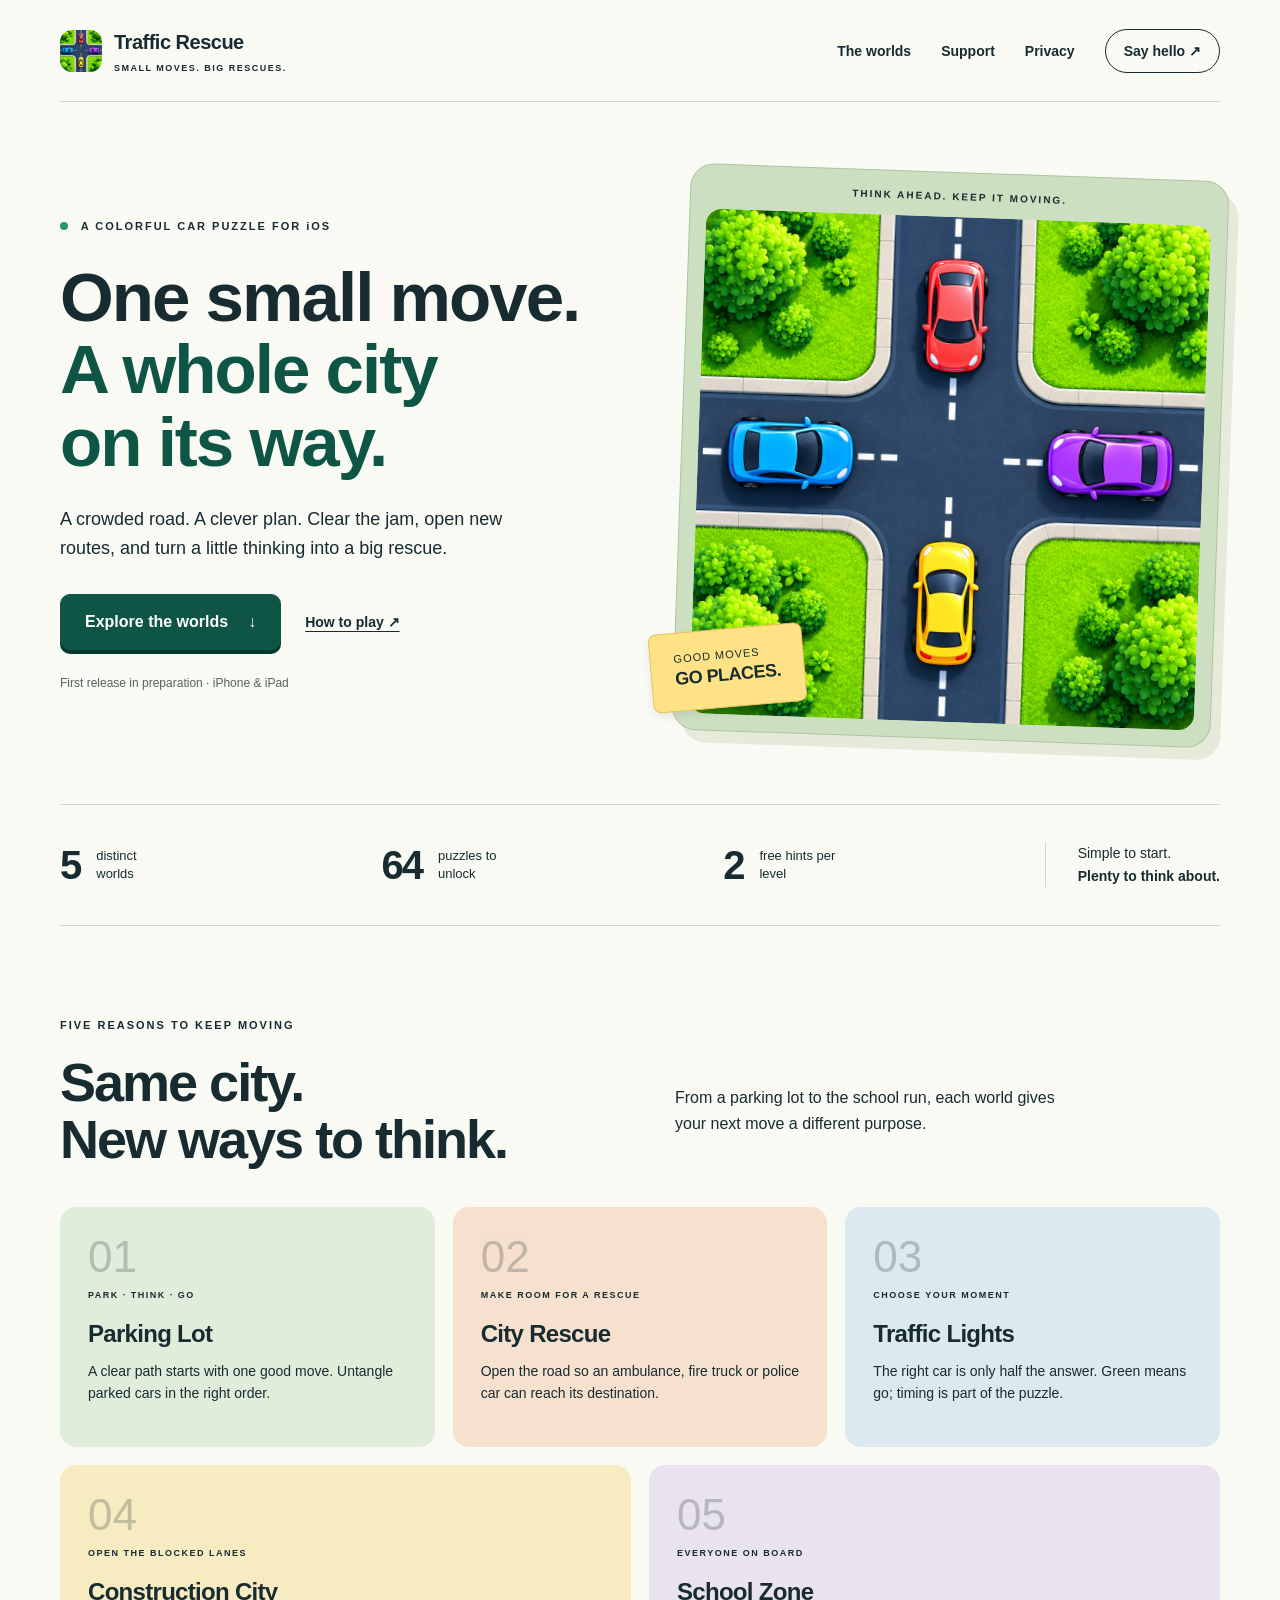
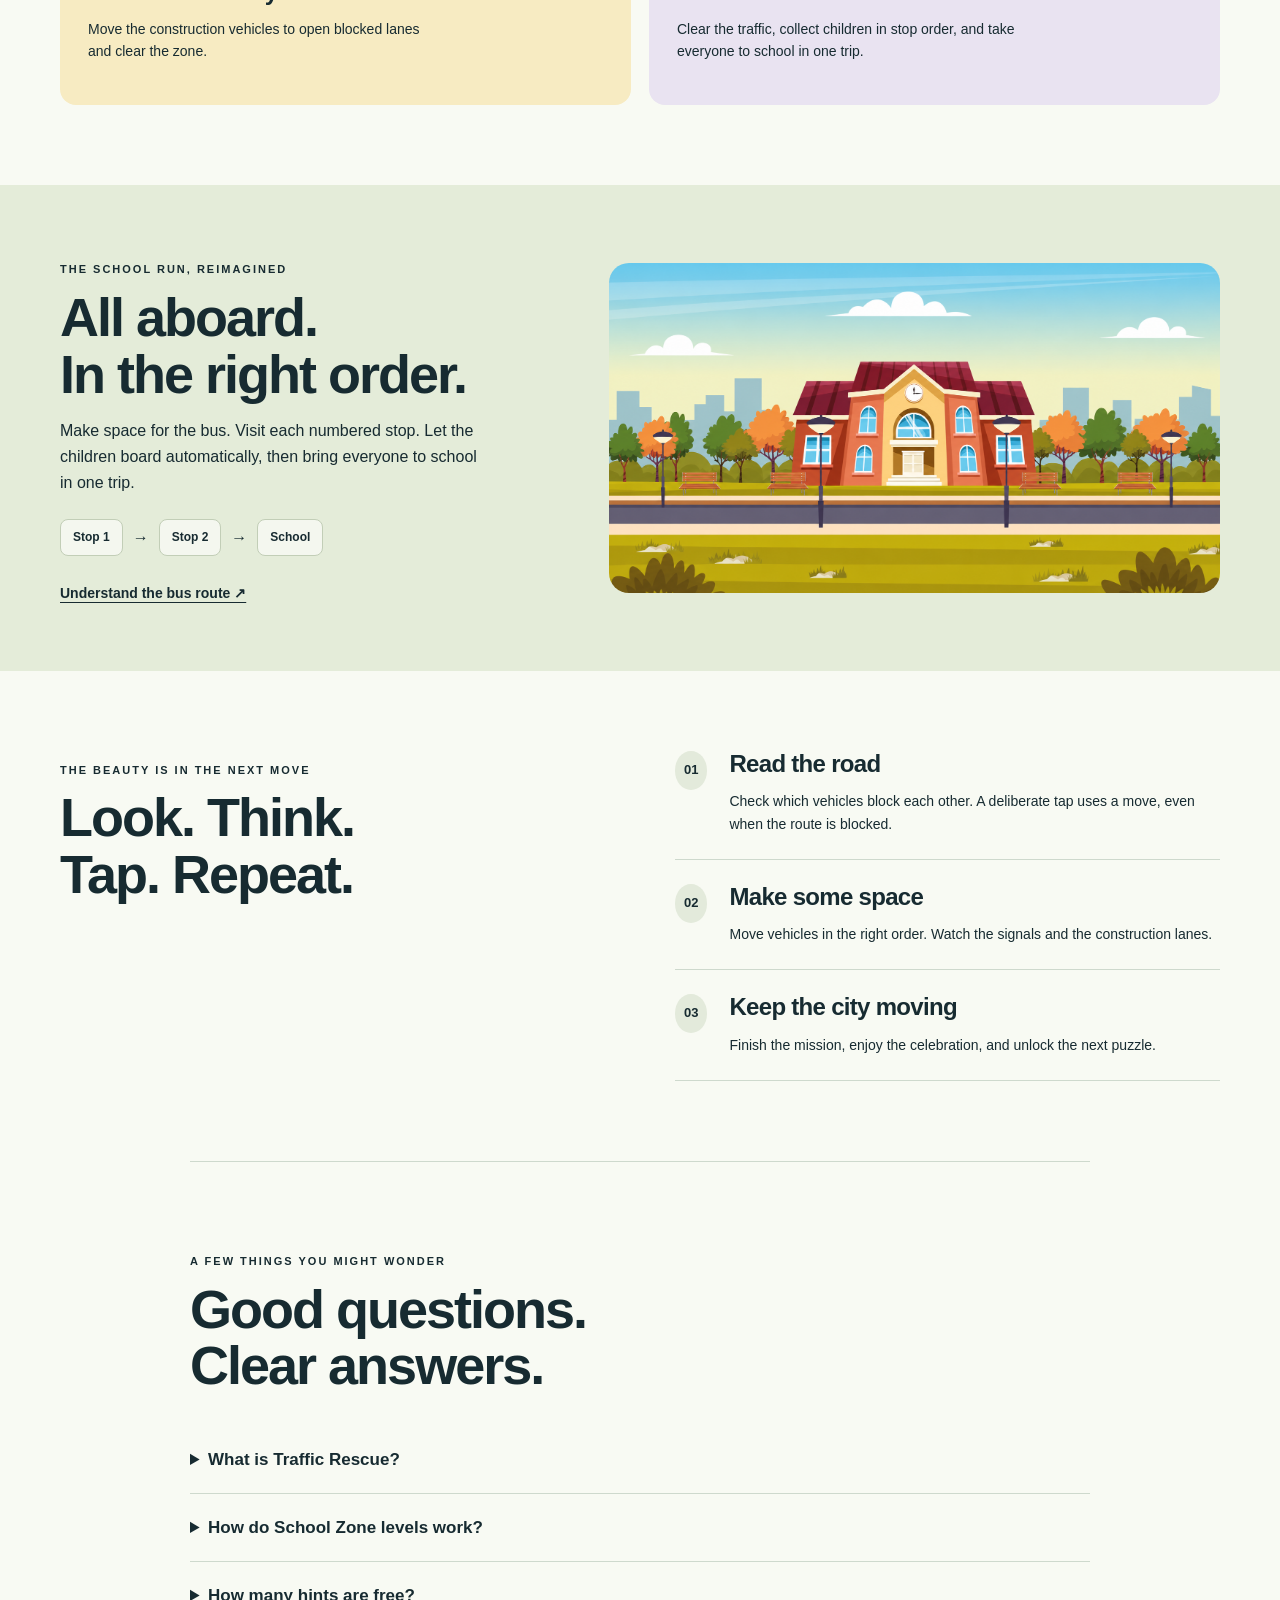
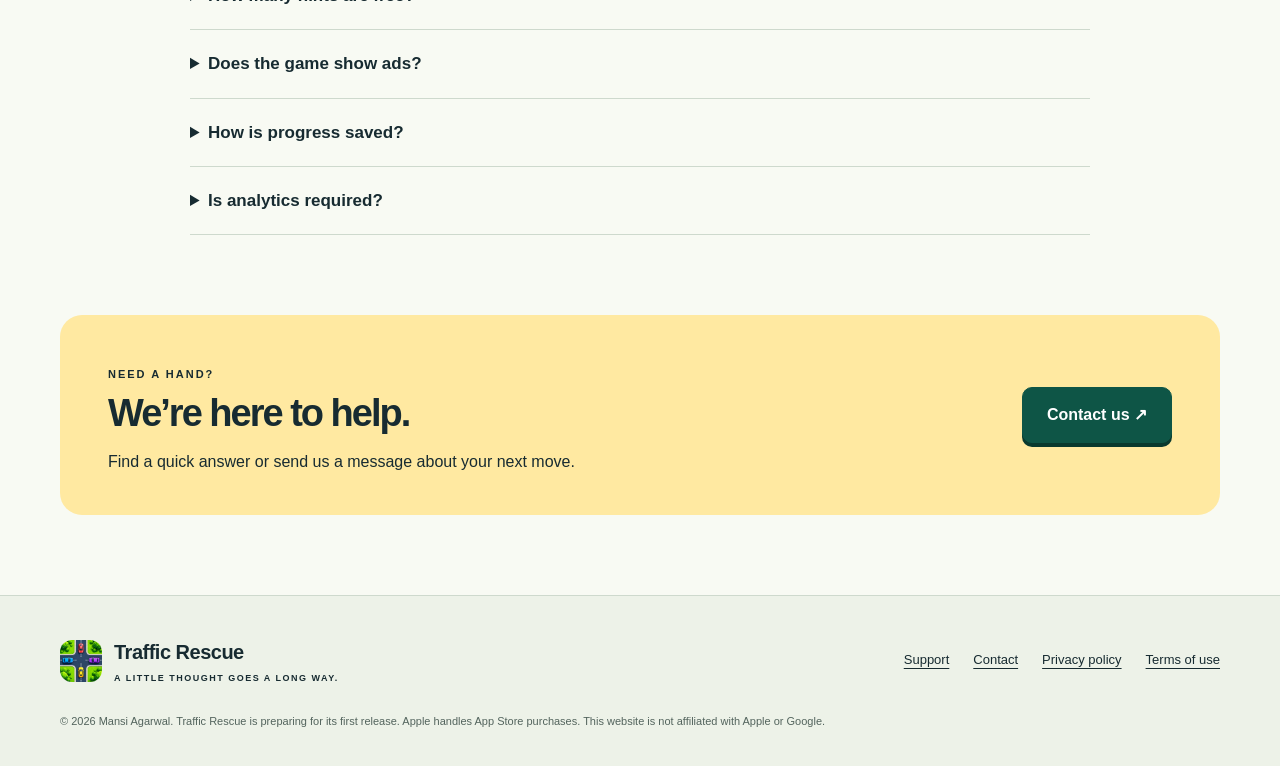
==== index.html @ 2df747fd "Create Traffic Rescue website with support privacy and contact pages" ====
<!doctype html><html lang="en"><head><meta charset="utf-8"><meta name="viewport" content="width=device-width,initial-scale=1"><title>Traffic Rescue - Car Puzzles, Parking Jams & School Bus Pickups</title><meta name="description" content="Discover Traffic Rescue: 64 colorful car puzzles across parking lots, city rescues, traffic lights, construction lanes and school bus pickups."><meta name="theme-color" content="#eef5e9"><meta name="robots" content="index,follow"><meta property="og:type" content="website"><meta property="og:title" content="Traffic Rescue - Car Puzzles, Parking Jams & School Bus Pickups"><meta property="og:description" content="Discover Traffic Rescue: 64 colorful car puzzles across parking lots, city rescues, traffic lights, construction lanes and school bus pickups."><meta name="twitter:card" content="summary_large_image"><link rel="icon" href="assets/traffic-icon.png"><link rel="stylesheet" href="assets/site.css"><script type="application/ld+json">{"@context": "https://schema.org", "@graph": [{"@type": "MobileApplication", "name": "Traffic Rescue", "applicationCategory": "GameApplication", "operatingSystem": "iOS", "description": "An iOS traffic puzzle game with five worlds and 64 levels, including parking, city rescues, traffic signals, construction lanes and school bus pickups.", "inLanguage": ["en", "ja", "de", "fr", "es", "pt-BR"]}, {"@type": "FAQPage", "mainEntity": [{"@type": "Question", "name": "What is Traffic Rescue?", "acceptedAnswer": {"@type": "Answer", "text": "Traffic Rescue is an iOS car puzzle game with five worlds and 64 levels. Move vehicles in the right order, work around obstacles, and open a route through the city."}}, {"@type": "Question", "name": "How do School Zone levels work?", "acceptedAnswer": {"@type": "Answer", "text": "Clear the other traffic first. Tap the bus to visit the next numbered stop. Children board automatically, and the bus waits for the next tap. After the final pickup, one last tap takes everyone to school."}}, {"@type": "Question", "name": "How many hints are free?", "acceptedAnswer": {"@type": "Answer", "text": "Each level includes two free hints. Replaying does not refill them. After that, you can choose to watch a rewarded ad for one extra hint. No coins are deducted."}}, {"@type": "Question", "name": "Does the game show ads?", "acceptedAnswer": {"@type": "Answer", "text": "Yes. An interstitial may appear after every third completed level. The Remove Ads purchase disables interstitials. Rewarded ads for extra hints remain optional."}}, {"@type": "Question", "name": "How is progress saved?", "acceptedAnswer": {"@type": "Answer", "text": "Progress is saved on your device. iCloud synchronization starts only when you choose Sync in Settings. Propagation between devices can take time."}}, {"@type": "Question", "name": "Is analytics required?", "acceptedAnswer": {"@type": "Answer", "text": "No. Share gameplay analytics is off by default. You can choose to enable or disable it in the game settings."}}]}]}</script><script src="assets/site.js" defer></script></head><body><a class="skip" href="#main">Skip to content</a><header class="wrap"><a class="brand" href="index.html"><img src="assets/traffic-icon.png" width="42" height="42" alt=""><span>Traffic Rescue<span class="brand-note">SMALL MOVES. BIG RESCUES.</span></span></a><button class="nav-toggle" aria-expanded="false" aria-controls="navigation">Menu</button><nav id="navigation" aria-label="Main navigation"><a href="index.html#worlds">The worlds</a><a href="support.html">Support</a><a href="privacy.html">Privacy</a><a class="nav-contact" href="contact.html">Say hello <span aria-hidden="true">↗</span></a></nav></header><main id="main"><section class="wrap hero"><div class="hero-copy"><p class="eyebrow"><span class="dot"></span> A COLORFUL CAR PUZZLE FOR iOS</p><h1>One small move.<br><em>A whole city<br>on its way.</em></h1><p class="lead">A crowded road. A clever plan. Clear the jam, open new routes, and turn a little thinking into a big rescue.</p><div class="actions"><a class="button primary" href="#worlds">Explore the worlds <span aria-hidden="true">↓</span></a><a class="text-link" href="support.html">How to play ↗</a></div><p class="release">First release in preparation · iPhone &amp; iPad</p></div><div class="hero-art"><div class="art-label">THINK AHEAD. KEEP IT MOVING.</div><img src="assets/traffic-icon.png" alt="Four colorful cars facing different directions on intersecting roads with dashed white lane markings" width="1024" height="1024" fetchpriority="high"><span class="art-sticker">GOOD MOVES<br><strong>GO PLACES.</strong></span></div></section><section class="wrap facts" aria-label="Game overview"><div><strong>5</strong><span>distinct worlds</span></div><div><strong>64</strong><span>puzzles to unlock</span></div><div><strong>2</strong><span>free hints per level</span></div><p>Simple to start.<br><b>Plenty to think about.</b></p></section><section id="worlds" class="wrap section"><div class="section-heading"><p class="eyebrow">FIVE REASONS TO KEEP MOVING</p><h2>Same city.<br>New ways to think.</h2><p>From a parking lot to the school run, each world gives your next move a different purpose.</p></div><div class="world-grid"><article class="world mint"><span class="world-number">01</span><p class="eyebrow">PARK · THINK · GO</p><h3>Parking Lot</h3><p>A clear path starts with one good move. Untangle parked cars in the right order.</p></article><article class="world peach"><span class="world-number">02</span><p class="eyebrow">MAKE ROOM FOR A RESCUE</p><h3>City Rescue</h3><p>Open the road so an ambulance, fire truck or police car can reach its destination.</p></article><article class="world blue"><span class="world-number">03</span><p class="eyebrow">CHOOSE YOUR MOMENT</p><h3>Traffic Lights</h3><p>The right car is only half the answer. Green means go; timing is part of the puzzle.</p></article><article class="world yellow"><span class="world-number">04</span><p class="eyebrow">OPEN THE BLOCKED LANES</p><h3>Construction City</h3><p>Move the construction vehicles to open blocked lanes and clear the zone.</p></article><article class="world purple"><span class="world-number">05</span><p class="eyebrow">EVERYONE ON BOARD</p><h3>School Zone</h3><p>Clear the traffic, collect children in stop order, and take everyone to school in one trip.</p></article></div></section><section class="school-feature"><div class="wrap school-grid"><div><p class="eyebrow">THE SCHOOL RUN, REIMAGINED</p><h2>All aboard.<br>In the right order.</h2><p>Make space for the bus. Visit each numbered stop. Let the children board automatically, then bring everyone to school in one trip.</p><div class="route" aria-label="Pickup order"><span>Stop 1</span><b>→</b><span>Stop 2</span><b>→</b><span>School</span></div><a href="support.html#school" class="text-link">Understand the bus route ↗</a></div><img src="assets/school.png" alt="Colorful school building from Traffic Rescue's School Zone background artwork" width="1500" height="700" loading="lazy"></div></section><section class="wrap section play-grid"><div><p class="eyebrow">THE BEAUTY IS IN THE NEXT MOVE</p><h2>Look. Think.<br>Tap. Repeat.</h2></div><ol class="steps"><li><span>01</span><div><h3>Read the road</h3><p>Check which vehicles block each other. A deliberate tap uses a move, even when the route is blocked.</p></div></li><li><span>02</span><div><h3>Make some space</h3><p>Move vehicles in the right order. Watch the signals and the construction lanes.</p></div></li><li><span>03</span><div><h3>Keep the city moving</h3><p>Finish the mission, enjoy the celebration, and unlock the next puzzle.</p></div></li></ol></section><section class="wrap section faq"><p class="eyebrow">A FEW THINGS YOU MIGHT WONDER</p><h2>Good questions.<br>Clear answers.</h2><details><summary>What is Traffic Rescue?</summary><p>Traffic Rescue is an iOS car puzzle game with five worlds and 64 levels. Move vehicles in the right order, work around obstacles, and open a route through the city.</p></details><details><summary>How do School Zone levels work?</summary><p>Clear the other traffic first. Tap the bus to visit the next numbered stop. Children board automatically, and the bus waits for the next tap. After the final pickup, one last tap takes everyone to school.</p></details><details><summary>How many hints are free?</summary><p>Each level includes two free hints. Replaying does not refill them. After that, you can choose to watch a rewarded ad for one extra hint. No coins are deducted.</p></details><details><summary>Does the game show ads?</summary><p>Yes. An interstitial may appear after every third completed level. The Remove Ads purchase disables interstitials. Rewarded ads for extra hints remain optional.</p></details><details><summary>How is progress saved?</summary><p>Progress is saved on your device. iCloud synchronization starts only when you choose Sync in Settings. Propagation between devices can take time.</p></details><details><summary>Is analytics required?</summary><p>No. Share gameplay analytics is off by default. You can choose to enable or disable it in the game settings.</p></details></section><section class="wrap cta"><div><p class="eyebrow">NEED A HAND?</p><h2>We’re here to help.</h2><p>Find a quick answer or send us a message about your next move.</p></div><a href="contact.html" class="button primary">Contact us ↗</a></section></main><footer><div class="wrap footer-grid"><a class="brand" href="index.html"><img src="assets/traffic-icon.png" width="42" height="42" alt=""><span>Traffic Rescue<span class="brand-note">A LITTLE THOUGHT GOES A LONG WAY.</span></span></a><div><a href="support.html">Support</a><a href="contact.html">Contact</a><a href="privacy.html">Privacy policy</a><a href="https://www.apple.com/legal/internet-services/itunes/dev/stdeula/">Terms of use</a></div></div><p class="wrap footer-fine">© 2026 Mansi Agarwal. Traffic Rescue is preparing for its first release. Apple handles App Store purchases. This website is not affiliated with Apple or Google.</p></footer></body></html>
---- assets/site.css ----
:root{--ink:#172b31;--green:#0e5546;--paper:#f8faf3;--mint:#e3efdf;--line:#ced9cd}*{box-sizing:border-box}html{scroll-behavior:smooth;scroll-padding-top:100px}body{margin:0;background:var(--paper);color:var(--ink);font-family:-apple-system,BlinkMacSystemFont,"Segoe UI",sans-serif;line-height:1.6}a{color:inherit;text-underline-offset:4px}button,input,select,textarea{font:inherit}img{max-width:100%;height:auto;display:block}.wrap{width:min(1160px,calc(100% - 64px));margin-inline:auto}header{display:flex;justify-content:space-between;align-items:center;padding:26px 0;border-bottom:1px solid var(--line);gap:24px}.brand{display:flex;gap:12px;align-items:center;text-decoration:none;font-size:20px;font-weight:800;letter-spacing:-.5px}.brand img{border-radius:12px}.brand-note{display:block;font-size:9px;letter-spacing:1.5px;margin-top:3px;font-weight:700}nav{display:flex;gap:30px;align-items:center;font-size:14px;font-weight:600}nav a{text-decoration:none}.nav-contact{border:1px solid var(--ink);padding:10px 18px;border-radius:99px}.nav-toggle{display:none}.eyebrow{font-size:11px;letter-spacing:2px;font-weight:800;line-height:1.5}.dot{width:8px;height:8px;display:inline-block;background:#2a966b;border-radius:50%;margin-right:8px}h1,h2,h3{letter-spacing:-2px;line-height:1.05;margin:0}h1{font-size:clamp(48px,5.4vw,76px);font-weight:750}h1 em{font-style:normal;color:var(--green)}h2{font-size:clamp(36px,4.5vw,54px);font-weight:750}h3{font-size:24px;letter-spacing:-.7px}.hero{display:grid;grid-template-columns:1.04fr 1fr;gap:60px;padding-block:70px 64px;align-items:center}.hero-copy>.eyebrow{margin-bottom:26px}.lead{font-size:18px;line-height:1.65;max-width:460px;margin-top:26px}.actions{display:flex;align-items:center;gap:24px;margin-top:30px}.button{display:inline-flex;align-items:center;justify-content:center;gap:20px;min-height:52px;padding:14px 24px;border-radius:10px;text-decoration:none;font-weight:700;border:1px solid var(--green);cursor:pointer}.primary{background:var(--green);color:#fff;box-shadow:0 4px 0 #09392e}.button:hover{background:#176856}.button:active{transform:translateY(2px);box-shadow:0 2px 0 #09392e}.text-link{font-size:14px;font-weight:700}.release,.fine{font-size:12px;color:#52665d}.release{margin-top:24px}.hero-art{position:relative;transform:rotate(2deg);padding:16px;background:#cddfc1;border-radius:24px;border:1px solid #adc5a0;box-shadow:10px 12px 0 #e6eada}.hero-art img{border-radius:16px}.art-label{font-size:10px;letter-spacing:2px;text-align:center;font-weight:800;padding-bottom:12px}.art-sticker{position:absolute;bottom:24px;left:-24px;transform:rotate(-7deg);background:#ffe285;padding:18px 23px;border-radius:8px;line-height:1.4;font-size:11px;border:1px solid #e6c360;box-shadow:0 4px 8px #12242015;letter-spacing:1px}.art-sticker strong{font-size:18px;letter-spacing:-.5px}.facts{display:flex;align-items:center;justify-content:space-between;border-block:1px solid var(--line);padding-block:28px;gap:20px}.facts>div{display:flex;align-items:center;gap:16px}.facts strong{font-size:40px;letter-spacing:-2px}.facts span{font-size:13px;max-width:80px;line-height:1.35}.facts p{font-size:14px;border-left:1px solid var(--line);padding-left:32px;margin:0}.section{padding-block:80px}.section-heading{display:grid;grid-template-columns:1fr 1fr;gap:10px 70px;align-items:center}.section-heading>.eyebrow{grid-column:1/-1}.section-heading>p:last-child{max-width:400px}.world-grid{display:grid;grid-template-columns:repeat(6,1fr);gap:18px;margin-top:40px}.world{grid-column:span 2;border-radius:16px;padding:28px;position:relative;min-height:240px;overflow:hidden}.world:nth-last-child(-n+2){grid-column:span 3}.world-number{font-size:44px;opacity:.24;line-height:1}.world h3{margin:18px 0 12px}.world p:not(.eyebrow){font-size:14px;max-width:340px;margin-bottom:0}.world .eyebrow{font-size:9px;letter-spacing:1.5px}.mint{background:#e0edda}.peach{background:#f6e0ce}.blue{background:#dce9f0}.yellow{background:#f7ebc2}.purple{background:#e9e3f1}.school-feature{background:#e4ecd9;overflow:hidden}.school-grid{display:grid;grid-template-columns:.8fr 1fr;gap:60px;align-items:center;padding-block:65px}.school-grid img{border-radius:20px;height:330px;width:100%;object-fit:cover;object-position:center}.school-grid p{max-width:430px}.route{display:flex;gap:10px;align-items:center;margin:24px 0}.route span{padding:8px 12px;background:#fff9;border:1px solid #c2ceb7;border-radius:8px;font-size:12px;font-weight:700}.play-grid{display:grid;grid-template-columns:1fr 1fr;gap:70px}.steps{list-style:none;padding:0;margin:0}.steps li{display:flex;gap:22px;padding-block:24px;border-bottom:1px solid var(--line)}.steps li:first-child{padding-top:0}.steps li>span{font-size:13px;font-weight:800;background:#e3eadb;padding:9px;border-radius:50%;align-self:flex-start}.steps p{font-size:14px;margin-bottom:0}.faq{border-top:1px solid var(--line);max-width:900px}.faq h2{margin-bottom:32px}details{border-bottom:1px solid var(--line);padding:20px 0}summary{font-size:17px;font-weight:650;cursor:pointer}details p{max-width:780px}.cta{background:#ffe9a1;border-radius:22px;padding:40px 48px;display:flex;justify-content:space-between;align-items:center;gap:28px;margin-bottom:80px}.cta h2{font-size:38px}.cta p:last-child{margin-bottom:0}footer{border-top:1px solid var(--line);padding:40px 0 24px;background:#edf2e8}.footer-grid{display:flex;justify-content:space-between;gap:30px}.footer-grid>div{display:flex;gap:24px;flex-wrap:wrap;align-items:center;font-size:13px}.footer-fine{margin-top:28px;font-size:11px;color:#53645d}.page-heading{padding-block:70px 48px}.page-heading .lead{max-width:600px}.support-layout{display:grid;grid-template-columns:230px 1fr;gap:70px;padding-bottom:80px}.toc{display:flex;flex-direction:column;gap:16px;align-self:start;position:sticky;top:24px;font-size:14px}.toc a{text-decoration:none}.article{max-width:800px}.article h2{font-size:29px;letter-spacing:-1px;margin-top:34px;margin-bottom:18px}.article section:first-child h2{margin-top:0}.article p,.article li{font-size:16px;color:#354b43;line-height:1.8}.article li{margin-bottom:10px}.policy{padding-bottom:70px}.contact-grid{display:grid;grid-template-columns:.8fr 1.2fr;gap:70px;padding-bottom:80px}.contact-notes h2{font-size:38px}.small-card{background:var(--mint);padding:24px;border-radius:15px;margin:30px 0}.small-card h3{font-size:21px}.contact-form{background:white;border:1px solid var(--line);padding:32px;border-radius:20px;box-shadow:6px 6px 0 #e8eddf}.contact-form label{display:flex;flex-direction:column;gap:8px;font-size:13px;font-weight:700;margin-bottom:20px}.contact-form label span{font-weight:400}.form-row{display:grid;grid-template-columns:1fr 1fr;gap:16px}input,select,textarea{width:100%;background:#f7f9f4;border:1px solid #b8c8b9;border-radius:8px;padding:12px;color:var(--ink);font-size:14px}textarea{resize:vertical;min-height:140px}.contact-form .consent{flex-direction:row;align-items:flex-start;font-size:12px;line-height:1.6}.consent input{width:18px;height:18px;flex-shrink:0;margin:3px 0}.honeypot{display:none}.skip{position:absolute;top:-100px;left:16px;background:white;padding:12px;z-index:50}.skip:focus{top:12px}:focus-visible{outline:3px solid #267960;outline-offset:4px}a:hover{text-decoration:underline}.button:hover,.brand:hover{text-decoration:none}@media(max-width:900px){nav{gap:18px}.hero{gap:30px}h1{font-size:54px}.hero-art{padding:12px}.facts p{display:none}.school-grid{gap:30px}.support-layout{gap:35px;grid-template-columns:190px 1fr}.contact-grid{gap:32px}.world{padding:22px}.footer-grid{flex-direction:column}}@media(max-width:680px){.wrap{width:calc(100% - 36px)}header{padding-block:20px;position:relative}.brand{font-size:18px}.brand-note{font-size:8px}.nav-toggle{display:block;border:1px solid var(--ink);border-radius:8px;background:transparent;padding:8px 12px}nav{display:none;position:absolute;top:86px;left:0;right:0;background:var(--paper);padding:20px;z-index:10;border:1px solid var(--line);border-radius:12px;box-shadow:0 10px 20px #172b3110}nav.open{display:flex;flex-direction:column;align-items:flex-start}.hero{grid-template-columns:1fr;padding-top:38px;gap:32px;padding-bottom:36px}h1{font-size:52px}.lead{font-size:16px}.hero-art{max-width:440px;margin:8px 6px 6px 18px}.art-sticker{left:-18px}.facts{gap:10px;padding-block:22px}.facts>div{gap:8px}.facts strong{font-size:29px}.facts span{font-size:10px;max-width:65px}.section{padding-block:48px}.section-heading,.play-grid,.school-grid,.support-layout,.contact-grid{grid-template-columns:1fr;gap:26px}.section-heading{gap:4px}.world-grid{grid-template-columns:1fr}.world,.world:nth-last-child(-n+2){grid-column:auto;min-height:0}.school-grid{padding-block:40px}.school-grid img{height:240px}.cta{padding:28px;flex-direction:column;align-items:flex-start;margin-bottom:48px}.cta h2{font-size:34px}.footer-grid>div{gap:18px}.page-heading{padding-block:44px 28px}.toc{position:static;flex-direction:row;flex-wrap:wrap;gap:12px}.toc>.eyebrow{width:100%}.contact-form{padding:22px}.form-row{grid-template-columns:1fr;gap:0}.support-layout,.contact-grid{padding-bottom:48px}}@media(prefers-reduced-motion:reduce){html{scroll-behavior:auto}*{transition:none!important;animation:none!important}}
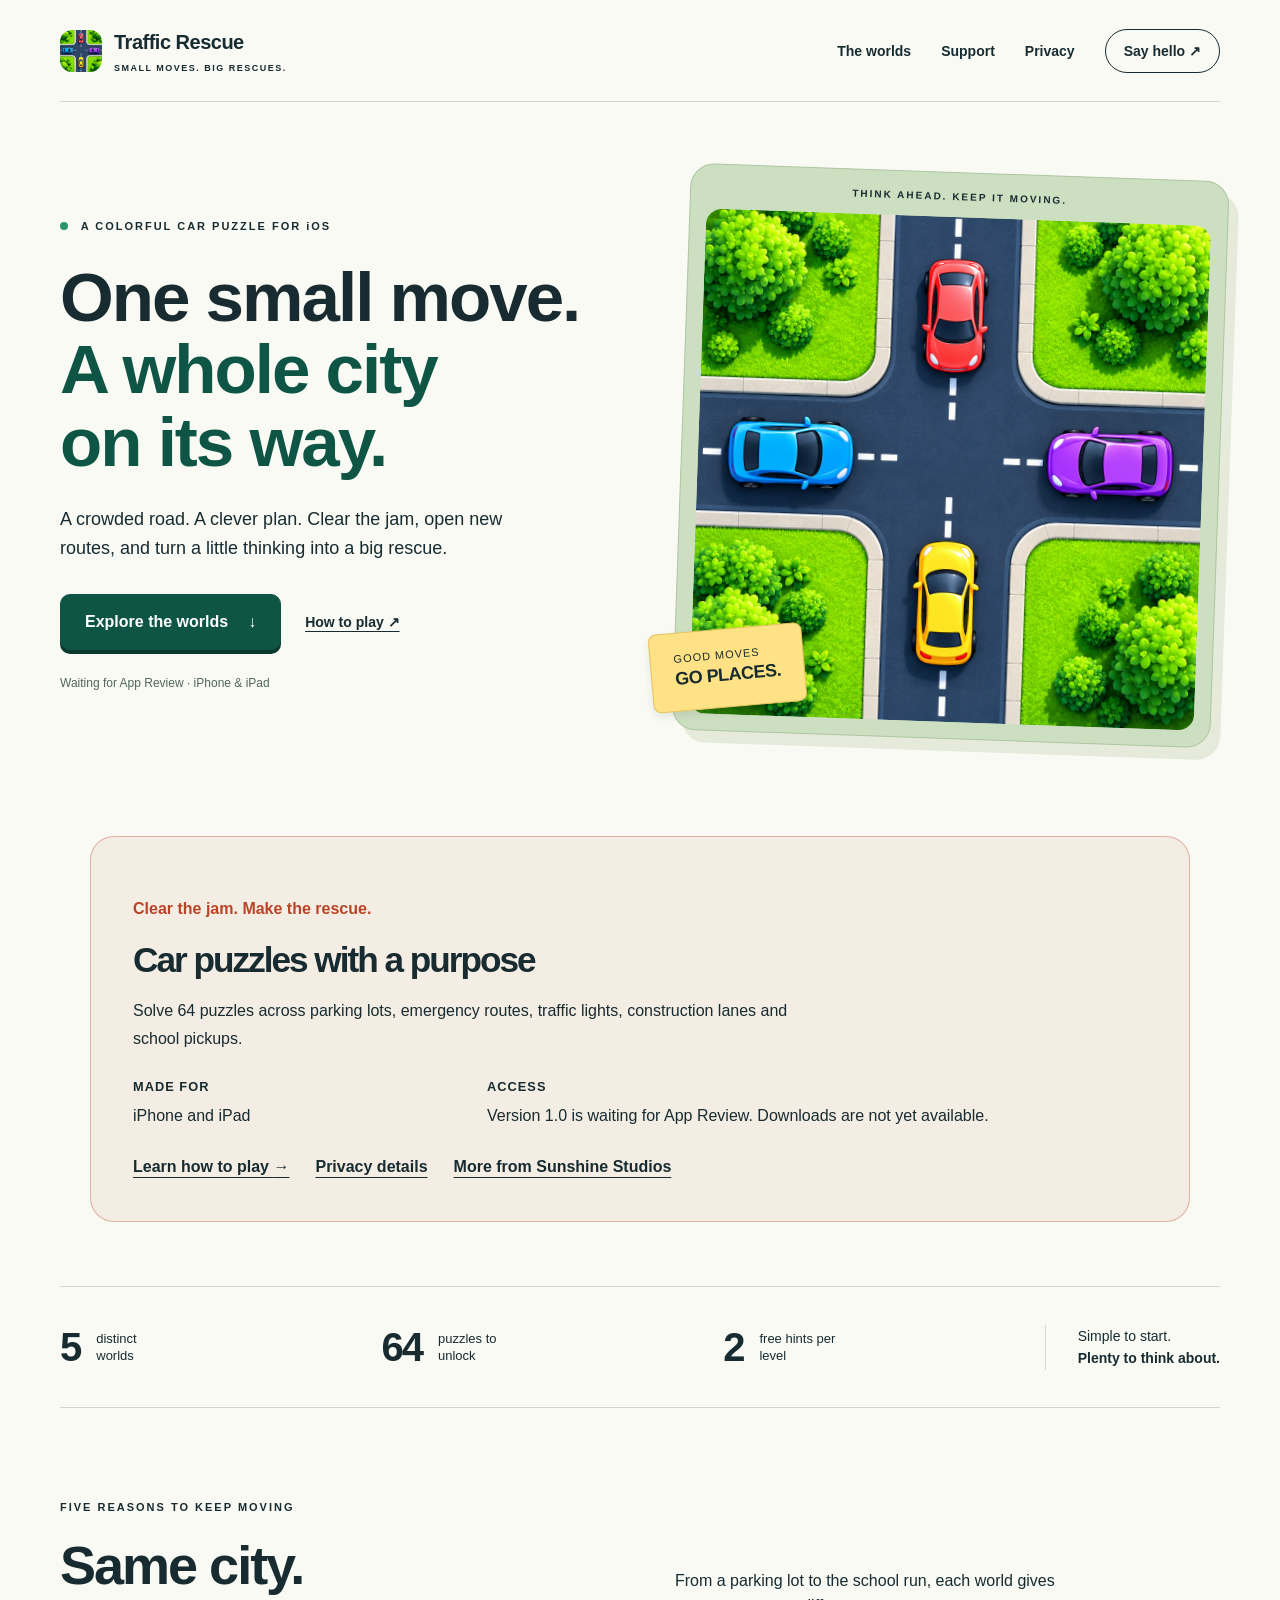
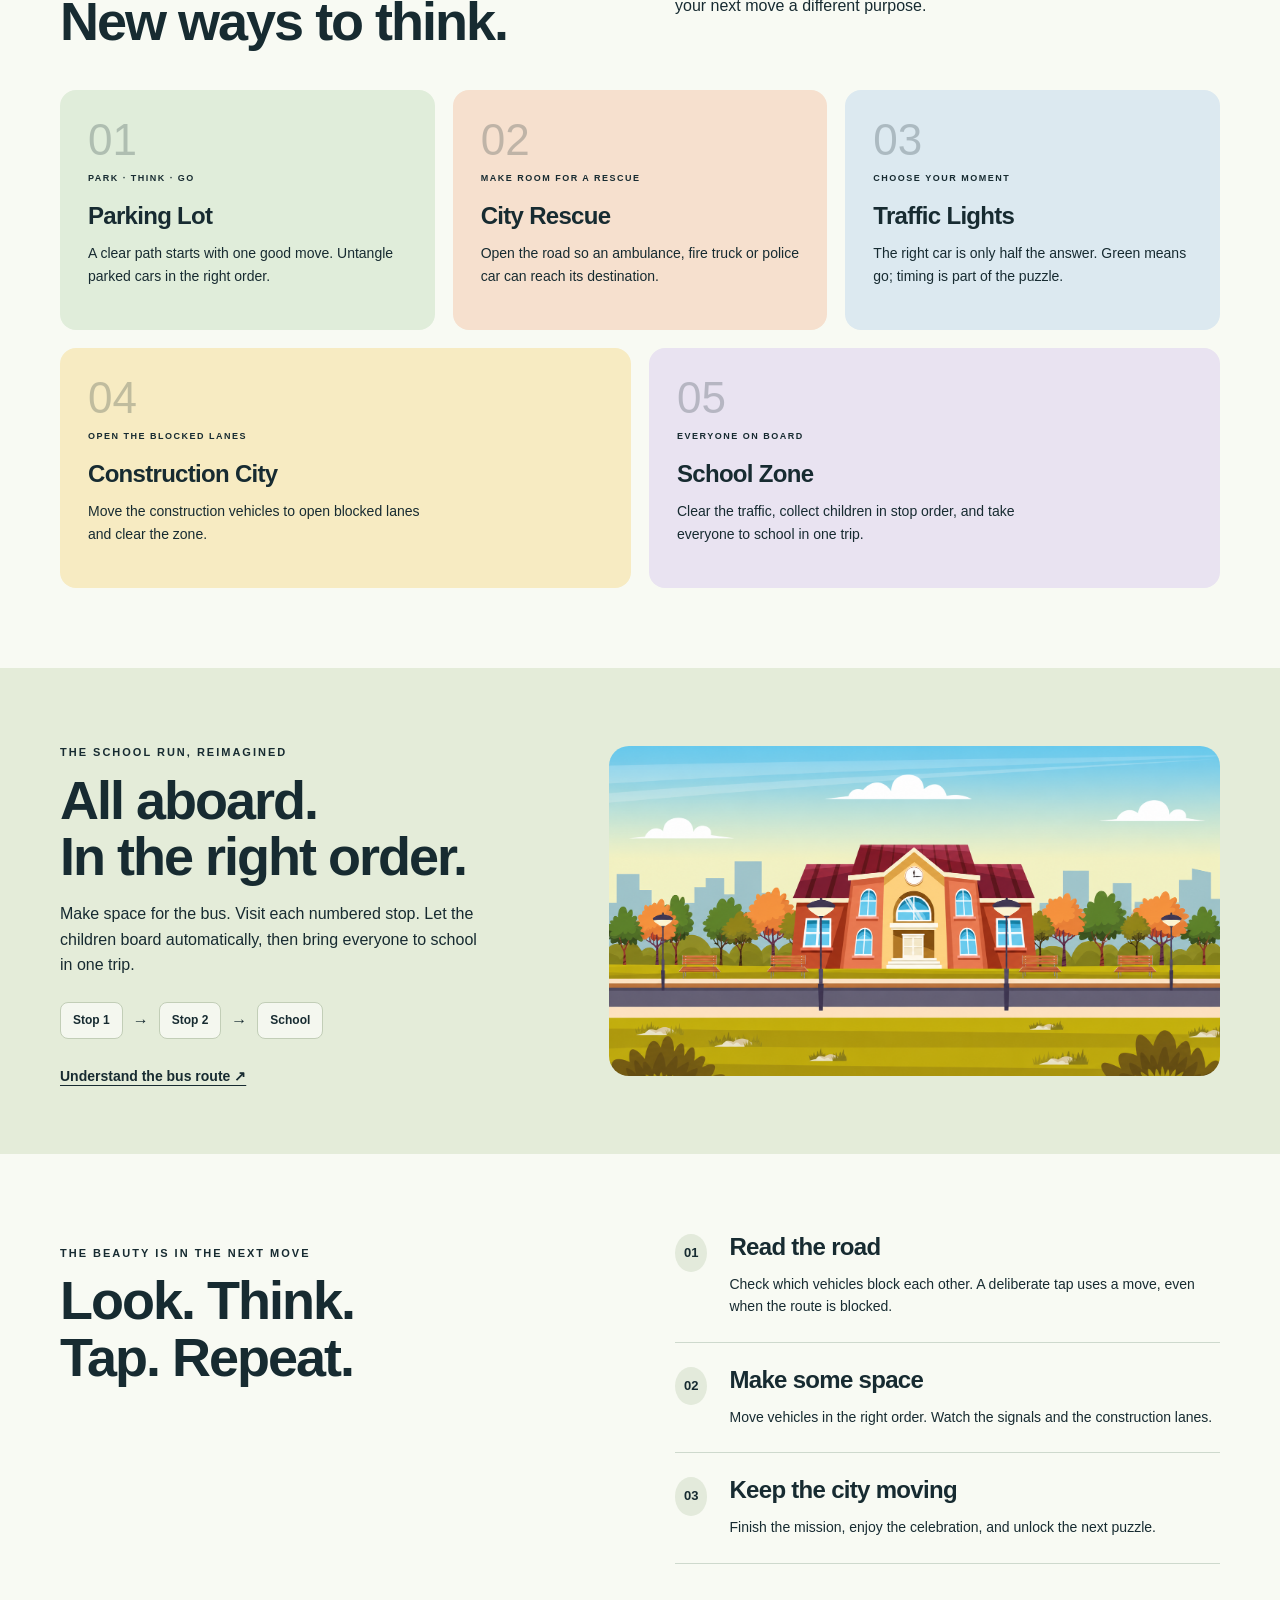
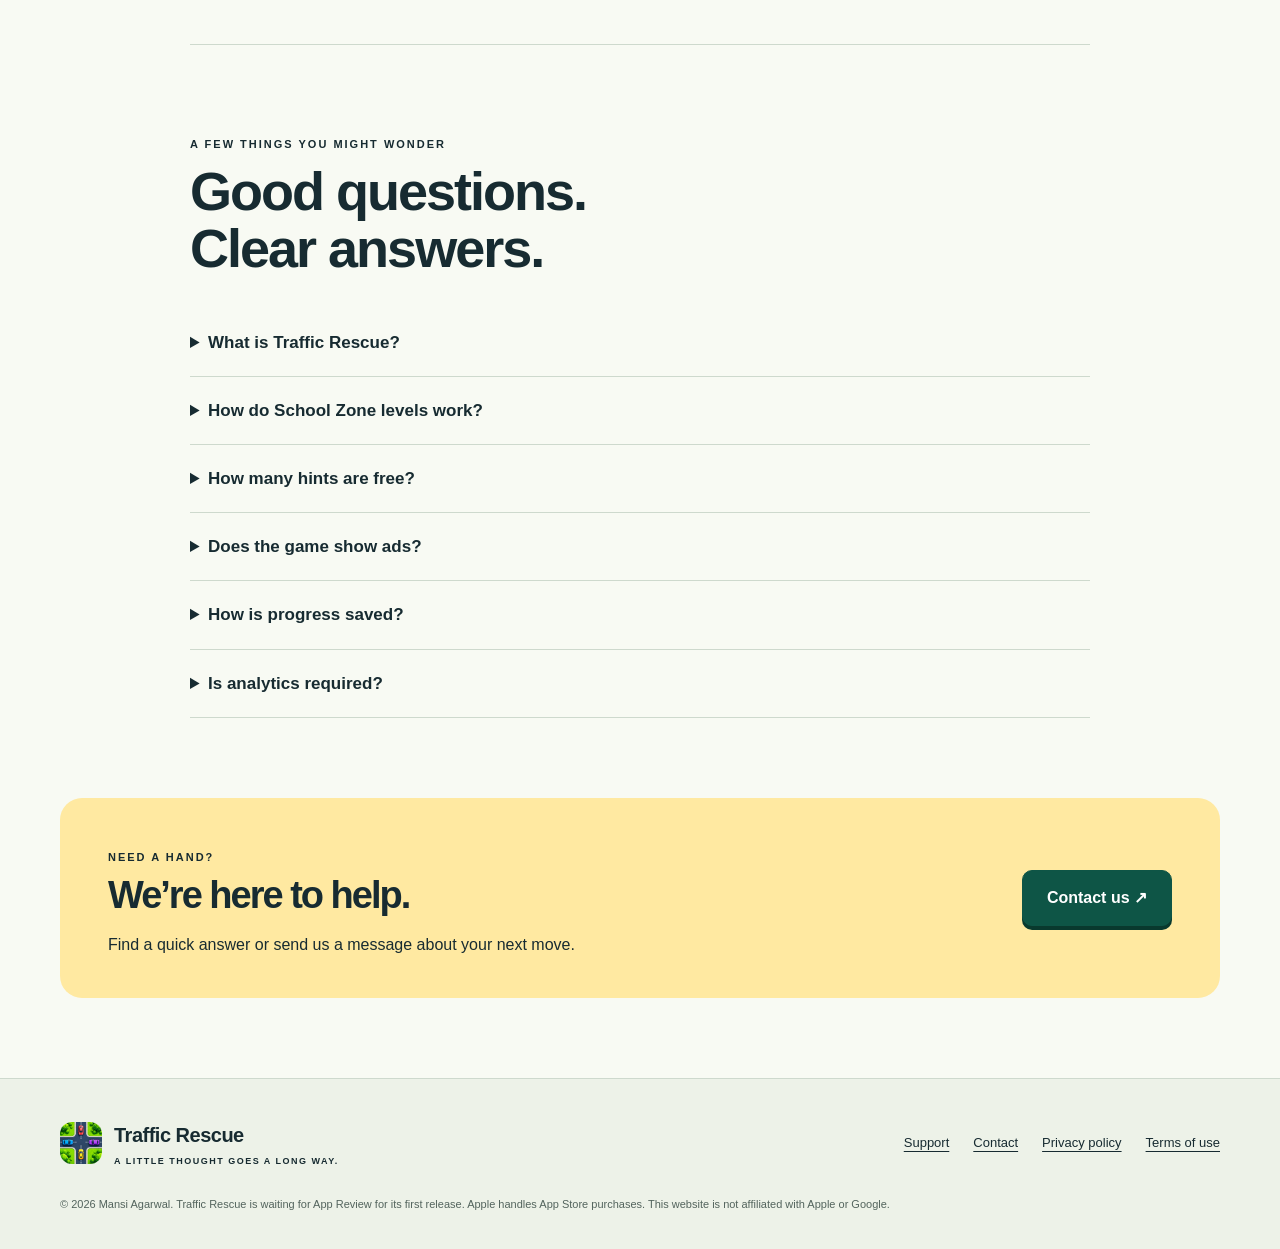
==== commit 857a0b6f: "Improve app website clarity, accessibility and search discovery" ====
--- a/index.html
+++ b/index.html
@@ -1 +1,75 @@
-<!doctype html><html lang="en"><head><meta charset="utf-8"><meta name="viewport" content="width=device-width,initial-scale=1"><title>Traffic Rescue - Car Puzzles, Parking Jams & School Bus Pickups</title><meta name="description" content="Discover Traffic Rescue: 64 colorful car puzzles across parking lots, city rescues, traffic lights, construction lanes and school bus pickups."><meta name="theme-color" content="#eef5e9"><meta name="robots" content="index,follow"><meta property="og:type" content="website"><meta property="og:title" content="Traffic Rescue - Car Puzzles, Parking Jams & School Bus Pickups"><meta property="og:description" content="Discover Traffic Rescue: 64 colorful car puzzles across parking lots, city rescues, traffic lights, construction lanes and school bus pickups."><meta name="twitter:card" content="summary_large_image"><link rel="icon" href="assets/traffic-icon.png"><link rel="stylesheet" href="assets/site.css"><script type="application/ld+json">{"@context": "https://schema.org", "@graph": [{"@type": "MobileApplication", "name": "Traffic Rescue", "applicationCategory": "GameApplication", "operatingSystem": "iOS", "description": "An iOS traffic puzzle game with five worlds and 64 levels, including parking, city rescues, traffic signals, construction lanes and school bus pickups.", "inLanguage": ["en", "ja", "de", "fr", "es", "pt-BR"]}, {"@type": "FAQPage", "mainEntity": [{"@type": "Question", "name": "What is Traffic Rescue?", "acceptedAnswer": {"@type": "Answer", "text": "Traffic Rescue is an iOS car puzzle game with five worlds and 64 levels. Move vehicles in the right order, work around obstacles, and open a route through the city."}}, {"@type": "Question", "name": "How do School Zone levels work?", "acceptedAnswer": {"@type": "Answer", "text": "Clear the other traffic first. Tap the bus to visit the next numbered stop. Children board automatically, and the bus waits for the next tap. After the final pickup, one last tap takes everyone to school."}}, {"@type": "Question", "name": "How many hints are free?", "acceptedAnswer": {"@type": "Answer", "text": "Each level includes two free hints. Replaying does not refill them. After that, you can choose to watch a rewarded ad for one extra hint. No coins are deducted."}}, {"@type": "Question", "name": "Does the game show ads?", "acceptedAnswer": {"@type": "Answer", "text": "Yes. An interstitial may appear after every third completed level. The Remove Ads purchase disables interstitials. Rewarded ads for extra hints remain optional."}}, {"@type": "Question", "name": "How is progress saved?", "acceptedAnswer": {"@type": "Answer", "text": "Progress is saved on your device. iCloud synchronization starts only when you choose Sync in Settings. Propagation between devices can take time."}}, {"@type": "Question", "name": "Is analytics required?", "acceptedAnswer": {"@type": "Answer", "text": "No. Share gameplay analytics is off by default. You can choose to enable or disable it in the game settings."}}]}]}</script><script src="assets/site.js" defer></script></head><body><a class="skip" href="#main">Skip to content</a><header class="wrap"><a class="brand" href="index.html"><img src="assets/traffic-icon.png" width="42" height="42" alt=""><span>Traffic Rescue<span class="brand-note">SMALL MOVES. BIG RESCUES.</span></span></a><button class="nav-toggle" aria-expanded="false" aria-controls="navigation">Menu</button><nav id="navigation" aria-label="Main navigation"><a href="index.html#worlds">The worlds</a><a href="support.html">Support</a><a href="privacy.html">Privacy</a><a class="nav-contact" href="contact.html">Say hello <span aria-hidden="true">↗</span></a></nav></header><main id="main"><section class="wrap hero"><div class="hero-copy"><p class="eyebrow"><span class="dot"></span> A COLORFUL CAR PUZZLE FOR iOS</p><h1>One small move.<br><em>A whole city<br>on its way.</em></h1><p class="lead">A crowded road. A clever plan. Clear the jam, open new routes, and turn a little thinking into a big rescue.</p><div class="actions"><a class="button primary" href="#worlds">Explore the worlds <span aria-hidden="true">↓</span></a><a class="text-link" href="support.html">How to play ↗</a></div><p class="release">First release in preparation · iPhone &amp; iPad</p></div><div class="hero-art"><div class="art-label">THINK AHEAD. KEEP IT MOVING.</div><img src="assets/traffic-icon.png" alt="Four colorful cars facing different directions on intersecting roads with dashed white lane markings" width="1024" height="1024" fetchpriority="high"><span class="art-sticker">GOOD MOVES<br><strong>GO PLACES.</strong></span></div></section><section class="wrap facts" aria-label="Game overview"><div><strong>5</strong><span>distinct worlds</span></div><div><strong>64</strong><span>puzzles to unlock</span></div><div><strong>2</strong><span>free hints per level</span></div><p>Simple to start.<br><b>Plenty to think about.</b></p></section><section id="worlds" class="wrap section"><div class="section-heading"><p class="eyebrow">FIVE REASONS TO KEEP MOVING</p><h2>Same city.<br>New ways to think.</h2><p>From a parking lot to the school run, each world gives your next move a different purpose.</p></div><div class="world-grid"><article class="world mint"><span class="world-number">01</span><p class="eyebrow">PARK · THINK · GO</p><h3>Parking Lot</h3><p>A clear path starts with one good move. Untangle parked cars in the right order.</p></article><article class="world peach"><span class="world-number">02</span><p class="eyebrow">MAKE ROOM FOR A RESCUE</p><h3>City Rescue</h3><p>Open the road so an ambulance, fire truck or police car can reach its destination.</p></article><article class="world blue"><span class="world-number">03</span><p class="eyebrow">CHOOSE YOUR MOMENT</p><h3>Traffic Lights</h3><p>The right car is only half the answer. Green means go; timing is part of the puzzle.</p></article><article class="world yellow"><span class="world-number">04</span><p class="eyebrow">OPEN THE BLOCKED LANES</p><h3>Construction City</h3><p>Move the construction vehicles to open blocked lanes and clear the zone.</p></article><article class="world purple"><span class="world-number">05</span><p class="eyebrow">EVERYONE ON BOARD</p><h3>School Zone</h3><p>Clear the traffic, collect children in stop order, and take everyone to school in one trip.</p></article></div></section><section class="school-feature"><div class="wrap school-grid"><div><p class="eyebrow">THE SCHOOL RUN, REIMAGINED</p><h2>All aboard.<br>In the right order.</h2><p>Make space for the bus. Visit each numbered stop. Let the children board automatically, then bring everyone to school in one trip.</p><div class="route" aria-label="Pickup order"><span>Stop 1</span><b>→</b><span>Stop 2</span><b>→</b><span>School</span></div><a href="support.html#school" class="text-link">Understand the bus route ↗</a></div><img src="assets/school.png" alt="Colorful school building from Traffic Rescue's School Zone background artwork" width="1500" height="700" loading="lazy"></div></section><section class="wrap section play-grid"><div><p class="eyebrow">THE BEAUTY IS IN THE NEXT MOVE</p><h2>Look. Think.<br>Tap. Repeat.</h2></div><ol class="steps"><li><span>01</span><div><h3>Read the road</h3><p>Check which vehicles block each other. A deliberate tap uses a move, even when the route is blocked.</p></div></li><li><span>02</span><div><h3>Make some space</h3><p>Move vehicles in the right order. Watch the signals and the construction lanes.</p></div></li><li><span>03</span><div><h3>Keep the city moving</h3><p>Finish the mission, enjoy the celebration, and unlock the next puzzle.</p></div></li></ol></section><section class="wrap section faq"><p class="eyebrow">A FEW THINGS YOU MIGHT WONDER</p><h2>Good questions.<br>Clear answers.</h2><details><summary>What is Traffic Rescue?</summary><p>Traffic Rescue is an iOS car puzzle game with five worlds and 64 levels. Move vehicles in the right order, work around obstacles, and open a route through the city.</p></details><details><summary>How do School Zone levels work?</summary><p>Clear the other traffic first. Tap the bus to visit the next numbered stop. Children board automatically, and the bus waits for the next tap. After the final pickup, one last tap takes everyone to school.</p></details><details><summary>How many hints are free?</summary><p>Each level includes two free hints. Replaying does not refill them. After that, you can choose to watch a rewarded ad for one extra hint. No coins are deducted.</p></details><details><summary>Does the game show ads?</summary><p>Yes. An interstitial may appear after every third completed level. The Remove Ads purchase disables interstitials. Rewarded ads for extra hints remain optional.</p></details><details><summary>How is progress saved?</summary><p>Progress is saved on your device. iCloud synchronization starts only when you choose Sync in Settings. Propagation between devices can take time.</p></details><details><summary>Is analytics required?</summary><p>No. Share gameplay analytics is off by default. You can choose to enable or disable it in the game settings.</p></details></section><section class="wrap cta"><div><p class="eyebrow">NEED A HAND?</p><h2>We’re here to help.</h2><p>Find a quick answer or send us a message about your next move.</p></div><a href="contact.html" class="button primary">Contact us ↗</a></section></main><footer><div class="wrap footer-grid"><a class="brand" href="index.html"><img src="assets/traffic-icon.png" width="42" height="42" alt=""><span>Traffic Rescue<span class="brand-note">A LITTLE THOUGHT GOES A LONG WAY.</span></span></a><div><a href="support.html">Support</a><a href="contact.html">Contact</a><a href="privacy.html">Privacy policy</a><a href="https://www.apple.com/legal/internet-services/itunes/dev/stdeula/">Terms of use</a></div></div><p class="wrap footer-fine">© 2026 Mansi Agarwal. Traffic Rescue is preparing for its first release. Apple handles App Store purchases. This website is not affiliated with Apple or Google.</p></footer></body></html>+<!DOCTYPE html>
+
+<html lang="en"><head><meta charset="utf-8"/><meta content="width=device-width,initial-scale=1" name="viewport"/><title>Traffic Rescue - Car Puzzles &amp; Parking Jam Game for iPhone</title><meta content="Discover Traffic Rescue: 64 colorful car puzzles across parking lots, city rescues, traffic lights, construction lanes and school bus pickups." name="description"/><meta content="#eef5e9" name="theme-color"/><meta content="index,follow" name="robots"/><meta content="website" property="og:type"/><meta content="Traffic Rescue - Car Puzzles &amp; Parking Jam Game for iPhone" property="og:title"/><meta content="Discover Traffic Rescue: 64 colorful car puzzles across parking lots, city rescues, traffic lights, construction lanes and school bus pickups." property="og:description"/><meta content="summary_large_image" name="twitter:card"/><link href="assets/traffic-icon.png" rel="icon"/><link href="assets/site.css" rel="stylesheet"/><script type="application/ld+json">{
+  "@context": "https://schema.org",
+  "@graph": [
+    {
+      "@type": "MobileApplication",
+      "name": "Traffic Rescue",
+      "applicationCategory": "GameApplication",
+      "operatingSystem": "iOS",
+      "description": "An iOS traffic puzzle game with five worlds and 64 levels, including parking, city rescues, traffic signals, construction lanes and school bus pickups.",
+      "inLanguage": [
+        "en",
+        "ja",
+        "de",
+        "fr",
+        "es",
+        "pt-BR"
+      ]
+    },
+    {
+      "@type": "FAQPage",
+      "mainEntity": [
+        {
+          "@type": "Question",
+          "name": "What is Traffic Rescue?",
+          "acceptedAnswer": {
+            "@type": "Answer",
+            "text": "Traffic Rescue is an iOS car puzzle game with five worlds and 64 levels. Move vehicles in the right order, work around obstacles, and open a route through the city."
+          }
+        },
+        {
+          "@type": "Question",
+          "name": "How do School Zone levels work?",
+          "acceptedAnswer": {
+            "@type": "Answer",
+            "text": "Clear the other traffic first. Tap the bus to visit the next numbered stop. Children board automatically, and the bus waits for the next tap. After the final pickup, one last tap takes everyone to school."
+          }
+        },
+        {
+          "@type": "Question",
+          "name": "How many hints are free?",
+          "acceptedAnswer": {
+            "@type": "Answer",
+            "text": "Each level includes two free hints. Replaying does not refill them. After that, you can choose to watch a rewarded ad for one extra hint. No coins are deducted."
+          }
+        },
+        {
+          "@type": "Question",
+          "name": "Does the game show ads?",
+          "acceptedAnswer": {
+            "@type": "Answer",
+            "text": "Free play includes optional rewarded ads for extra hints and an interstitial may appear after every third completed level. The one-time Lifetime Pro purchase removes both ad formats. Pro players receive two free hints per level; extra Pro hints cost 50 earned coins, with confirmation before spending."
+          }
+        },
+        {
+          "@type": "Question",
+          "name": "How is progress saved?",
+          "acceptedAnswer": {
+            "@type": "Answer",
+            "text": "Progress is saved locally. In Settings, Sync merges progress with your private iCloud save; Restore retrieves it. Use the same iCloud account on both devices. Last synced and Last restored update after successful server operations. A network connection and available iCloud storage are required."
+          }
+        },
+        {
+          "@type": "Question",
+          "name": "Is analytics required?",
+          "acceptedAnswer": {
+            "@type": "Answer",
+            "text": "Firebase Analytics starts automatically to measure gameplay and technical usage. The app has no analytics switch. Analytics advertising consent remains disabled; AdMob consent and tracking permission are handled separately. Read the privacy policy for details."
+          }
+        }
+      ]
+    }
+  ]
+}</script><script defer="" src="assets/site.js"></script><link href="https://themansigoel.github.io/traffic-rescue-web/" rel="canonical"/><meta content="https://themansigoel.github.io/traffic-rescue-web/" property="og:url"/><meta content="https://themansigoel.github.io/traffic-rescue-web/assets/traffic-icon.png" property="og:image"/><meta content="Traffic Rescue - Car Puzzles &amp; Parking Jam Game for iPhone" name="twitter:title"/><link href="site-polish.css" rel="stylesheet"/></head><body><a class="skip" href="#main">Skip to content</a><header class="wrap"><a class="brand" href="index.html"><img alt="" height="42" src="assets/traffic-icon.png" width="42"/><span>Traffic Rescue<span class="brand-note">SMALL MOVES. BIG RESCUES.</span></span></a><button aria-controls="navigation" aria-expanded="false" class="nav-toggle">Menu</button><nav aria-label="Main navigation" id="navigation"><a href="index.html#worlds">The worlds</a><a href="support.html">Support</a><a href="privacy.html">Privacy</a><a class="nav-contact" href="contact.html">Say hello <span aria-hidden="true">↗</span></a></nav></header><main id="main"><section class="wrap hero"><div class="hero-copy"><p class="eyebrow"><span class="dot"></span> A COLORFUL CAR PUZZLE FOR iOS</p><h1>One small move.<br/><em>A whole city<br/>on its way.</em></h1><p class="lead">A crowded road. A clever plan. Clear the jam, open new routes, and turn a little thinking into a big rescue.</p><div class="actions"><a class="button primary" href="#worlds">Explore the worlds <span aria-hidden="true">↓</span></a><a class="text-link" href="support.html">How to play ↗</a></div><p class="release">Waiting for App Review · iPhone &amp; iPad</p></div><div class="hero-art"><div class="art-label">THINK AHEAD. KEEP IT MOVING.</div><img alt="Four colorful cars facing different directions on intersecting roads with dashed white lane markings" decoding="async" fetchpriority="high" height="1024" loading="eager" src="assets/traffic-icon.png" width="1024"/><span class="art-sticker">GOOD MOVES<br/><strong>GO PLACES.</strong></span></div></section><section aria-labelledby="app-summary-title" class="studio-app-summary"><p class="studio-eyebrow">Clear the jam. Make the rescue.</p><h2 id="app-summary-title">Car puzzles with a purpose</h2><p>Solve 64 puzzles across parking lots, emergency routes, traffic lights, construction lanes and school pickups.</p><dl><div><dt>Made for</dt><dd>iPhone and iPad</dd></div><div><dt>Access</dt><dd>Version 1.0 is waiting for App Review. Downloads are not yet available.</dd></div></dl><div class="studio-summary-links"><a href="support.html">Learn how to play <span aria-hidden="true">→</span></a><a href="privacy.html">Privacy details</a><a href="https://themansigoel.github.io/">More from Sunshine Studios</a></div></section><section aria-label="Game overview" class="wrap facts"><div><strong>5</strong><span>distinct worlds</span></div><div><strong>64</strong><span>puzzles to unlock</span></div><div><strong>2</strong><span>free hints per level</span></div><p>Simple to start.<br/><b>Plenty to think about.</b></p></section><section class="wrap section" id="worlds"><div class="section-heading"><p class="eyebrow">FIVE REASONS TO KEEP MOVING</p><h2>Same city.<br/>New ways to think.</h2><p>From a parking lot to the school run, each world gives your next move a different purpose.</p></div><div class="world-grid"><article class="world mint"><span class="world-number">01</span><p class="eyebrow">PARK · THINK · GO</p><h3>Parking Lot</h3><p>A clear path starts with one good move. Untangle parked cars in the right order.</p></article><article class="world peach"><span class="world-number">02</span><p class="eyebrow">MAKE ROOM FOR A RESCUE</p><h3>City Rescue</h3><p>Open the road so an ambulance, fire truck or police car can reach its destination.</p></article><article class="world blue"><span class="world-number">03</span><p class="eyebrow">CHOOSE YOUR MOMENT</p><h3>Traffic Lights</h3><p>The right car is only half the answer. Green means go; timing is part of the puzzle.</p></article><article class="world yellow"><span class="world-number">04</span><p class="eyebrow">OPEN THE BLOCKED LANES</p><h3>Construction City</h3><p>Move the construction vehicles to open blocked lanes and clear the zone.</p></article><article class="world purple"><span class="world-number">05</span><p class="eyebrow">EVERYONE ON BOARD</p><h3>School Zone</h3><p>Clear the traffic, collect children in stop order, and take everyone to school in one trip.</p></article></div></section><section class="school-feature"><div class="wrap school-grid"><div><p class="eyebrow">THE SCHOOL RUN, REIMAGINED</p><h2>All aboard.<br/>In the right order.</h2><p>Make space for the bus. Visit each numbered stop. Let the children board automatically, then bring everyone to school in one trip.</p><div aria-label="Pickup order" class="route"><span>Stop 1</span><b>→</b><span>Stop 2</span><b>→</b><span>School</span></div><a class="text-link" href="support.html#school">Understand the bus route ↗</a></div><img alt="Colorful school building from Traffic Rescue's School Zone background artwork" height="700" loading="lazy" src="assets/school.png" width="1500"/></div></section><section class="wrap section play-grid"><div><p class="eyebrow">THE BEAUTY IS IN THE NEXT MOVE</p><h2>Look. Think.<br/>Tap. Repeat.</h2></div><ol class="steps"><li><span>01</span><div><h3>Read the road</h3><p>Check which vehicles block each other. A deliberate tap uses a move, even when the route is blocked.</p></div></li><li><span>02</span><div><h3>Make some space</h3><p>Move vehicles in the right order. Watch the signals and the construction lanes.</p></div></li><li><span>03</span><div><h3>Keep the city moving</h3><p>Finish the mission, enjoy the celebration, and unlock the next puzzle.</p></div></li></ol></section><section class="wrap section faq" id="faq"><p class="eyebrow">A FEW THINGS YOU MIGHT WONDER</p><h2>Good questions.<br/>Clear answers.</h2><details><summary>What is Traffic Rescue?</summary><p>Traffic Rescue is an iOS car puzzle game with five worlds and 64 levels. Move vehicles in the right order, work around obstacles, and open a route through the city.</p></details><details><summary>How do School Zone levels work?</summary><p>Clear the other traffic first. Tap the bus to visit the next numbered stop. Children board automatically, and the bus waits for the next tap. After the final pickup, one last tap takes everyone to school.</p></details><details><summary>How many hints are free?</summary><p>Each level includes two free hints. Replaying does not refill them. After that, you can choose to watch a rewarded ad for one extra hint. No coins are deducted.</p></details><details><summary>Does the game show ads?</summary><p>Free play includes optional rewarded ads for extra hints and an interstitial may appear after every third completed level. The one-time Lifetime Pro purchase removes both ad formats. Pro players receive two free hints per level; extra Pro hints cost 50 earned coins, with confirmation before spending.</p></details><details><summary>How is progress saved?</summary><p>Progress is saved locally. In Settings, Sync merges progress with your private iCloud save; Restore retrieves it. Use the same iCloud account on both devices. Last synced and Last restored update after successful server operations. A network connection and available iCloud storage are required.</p></details><details><summary>Is analytics required?</summary><p>Firebase Analytics starts automatically to measure gameplay and technical usage. The app has no analytics switch. Analytics advertising consent remains disabled; AdMob consent and tracking permission are handled separately. Read the privacy policy for details.</p></details></section><section class="wrap cta"><div><p class="eyebrow">NEED A HAND?</p><h2>We’re here to help.</h2><p>Find a quick answer or send us a message about your next move.</p></div><a class="button primary" href="contact.html">Contact us ↗</a></section></main><footer><div class="wrap footer-grid"><a class="brand" href="index.html"><img alt="" decoding="async" height="42" loading="lazy" src="assets/traffic-icon.png" width="42"/><span>Traffic Rescue<span class="brand-note">A LITTLE THOUGHT GOES A LONG WAY.</span></span></a><div><a href="support.html">Support</a><a href="contact.html">Contact</a><a href="privacy.html">Privacy policy</a><a href="https://www.apple.com/legal/internet-services/itunes/dev/stdeula/">Terms of use</a></div></div><p class="wrap footer-fine">© 2026 Mansi Agarwal. Traffic Rescue is waiting for App Review for its first release. Apple handles App Store purchases. This website is not affiliated with Apple or Google.</p></footer></body></html>
--- a/site-polish.css
+++ b/site-polish.css
@@ -0,0 +1,5 @@
+/* Shared accessibility and responsive polish; app palette remains local. */
+:root{--studio-accent:#b94428}html{scroll-padding-top:7rem}img{max-width:100%;height:auto}a,button,summary{touch-action:manipulation}a:focus-visible,button:focus-visible,summary:focus-visible,input:focus-visible,textarea:focus-visible{outline:3px solid var(--studio-accent);outline-offset:4px}button,summary{cursor:pointer}.studio-skip{position:fixed;top:8px;left:8px;z-index:10000;background:#fff;color:#111;padding:12px 18px;border-radius:8px;transform:translateY(-180%)}.studio-skip:focus{transform:none}.studio-app-summary{box-sizing:border-box;max-width:1100px;width:calc(100% - 40px);margin:2rem auto 4rem;padding:clamp(22px,4vw,42px);border:1px solid color-mix(in srgb,var(--studio-accent) 35%,transparent);border-radius:24px;background:color-mix(in srgb,var(--studio-accent) 7%,transparent);text-align:left}.studio-app-summary h2{font-size:clamp(1.5rem,3vw,2.2rem);line-height:1.2;margin:.5rem 0 1rem}.studio-app-summary p{line-height:1.75;max-width:75ch}.studio-eyebrow{color:var(--studio-accent);font-weight:700}.studio-app-summary dl{display:grid;grid-template-columns:1fr 2fr;gap:24px;margin:24px 0}.studio-app-summary dt{font-size:.8rem;letter-spacing:.08em;text-transform:uppercase;font-weight:700;margin-bottom:6px}.studio-app-summary dd{margin:0;line-height:1.65}.studio-summary-links{display:flex;flex-wrap:wrap;gap:14px 26px}.studio-summary-links a{color:inherit;text-underline-offset:5px;text-decoration:underline;font-weight:600}.studio-release{max-width:1000px;margin:2rem auto;padding:24px;line-height:1.8}.studio-release ul{padding-left:22px}.studio-release a{color:var(--studio-accent)}.traffic-rescue-card{background:linear-gradient(140deg,rgba(233,245,229,.6),rgba(249,207,155,.16))}.studio-table-wrap{max-width:100%;overflow-x:auto}table{max-width:100%}@media(max-width:700px){.studio-app-summary dl{grid-template-columns:1fr}.navbar .nav-container{flex-wrap:wrap;gap:12px}.navbar .nav-menu{flex-wrap:wrap;gap:10px 16px;justify-content:center}.navbar{position:relative!important;top:auto!important}.hero-section,.hero{padding-top:clamp(40px,10vw,80px)}.nav-links{flex-wrap:wrap}.studio-release{padding:20px}h1{overflow-wrap:break-word}.brand-link{max-width:100%}}@media(prefers-reduced-motion:reduce){html{scroll-behavior:auto!important}*,*::before,*::after{animation-duration:.01ms!important;animation-iteration-count:1!important;transition-duration:.01ms!important}}
+
+.studio-store-link{display:inline-flex!important;align-items:center;justify-content:center;gap:10px;min-height:48px;padding:12px 22px!important;border:1px solid var(--studio-accent)!important;border-radius:14px;background:#fff!important;color:#171922!important;font:700 1rem/1.4 system-ui,sans-serif;text-decoration:none!important}.studio-menu{display:contents}.studio-menu>summary{display:none}.hero [class*="animate"],.hero h1,.hero p,.hero-content,.hero-visual,.hero-badge,.hero-title,.hero-description,.hero-buttons,.hero-stats{opacity:1!important;animation:none!important}.hero-bg-glow{max-width:95vw;pointer-events:none}.ambient-glow-sun,.ambient-glow-moon{max-width:90vw;left:auto!important;right:0!important;pointer-events:none}
+@media(max-width:700px){.studio-menu{display:block;width:100%;margin-top:8px}.studio-menu>summary{display:block;list-style:none;padding:10px 16px;border:1px solid currentColor;border-radius:12px;width:max-content;margin-left:auto;font-weight:700;min-height:44px}.studio-menu>summary::-webkit-details-marker{display:none}.studio-menu[open] .nav-links,.studio-menu[open] .nav-menu{display:flex!important;flex-wrap:wrap;justify-content:flex-start;gap:12px 20px;padding:20px 0;width:100%}.studio-menu:not([open]) .nav-links,.studio-menu:not([open]) .nav-menu{display:none!important}.hero h1,.hero-section h1{font-size:clamp(2rem,8.5vw,2.6rem)!important;line-height:1.12!important}.hero-section{padding-top:48px!important}.studio-menu a{padding:6px 0}.bento-grid,.features-grid{grid-template-columns:minmax(0,1fr)!important}.bento-card,.bento-card.span-2,.feature-card{grid-column:auto!important;min-width:0!important}.hero-bg-glow{left:0!important;right:0!important;transform:none!important}.hero{overflow:clip}.hero-visual{min-width:0}}
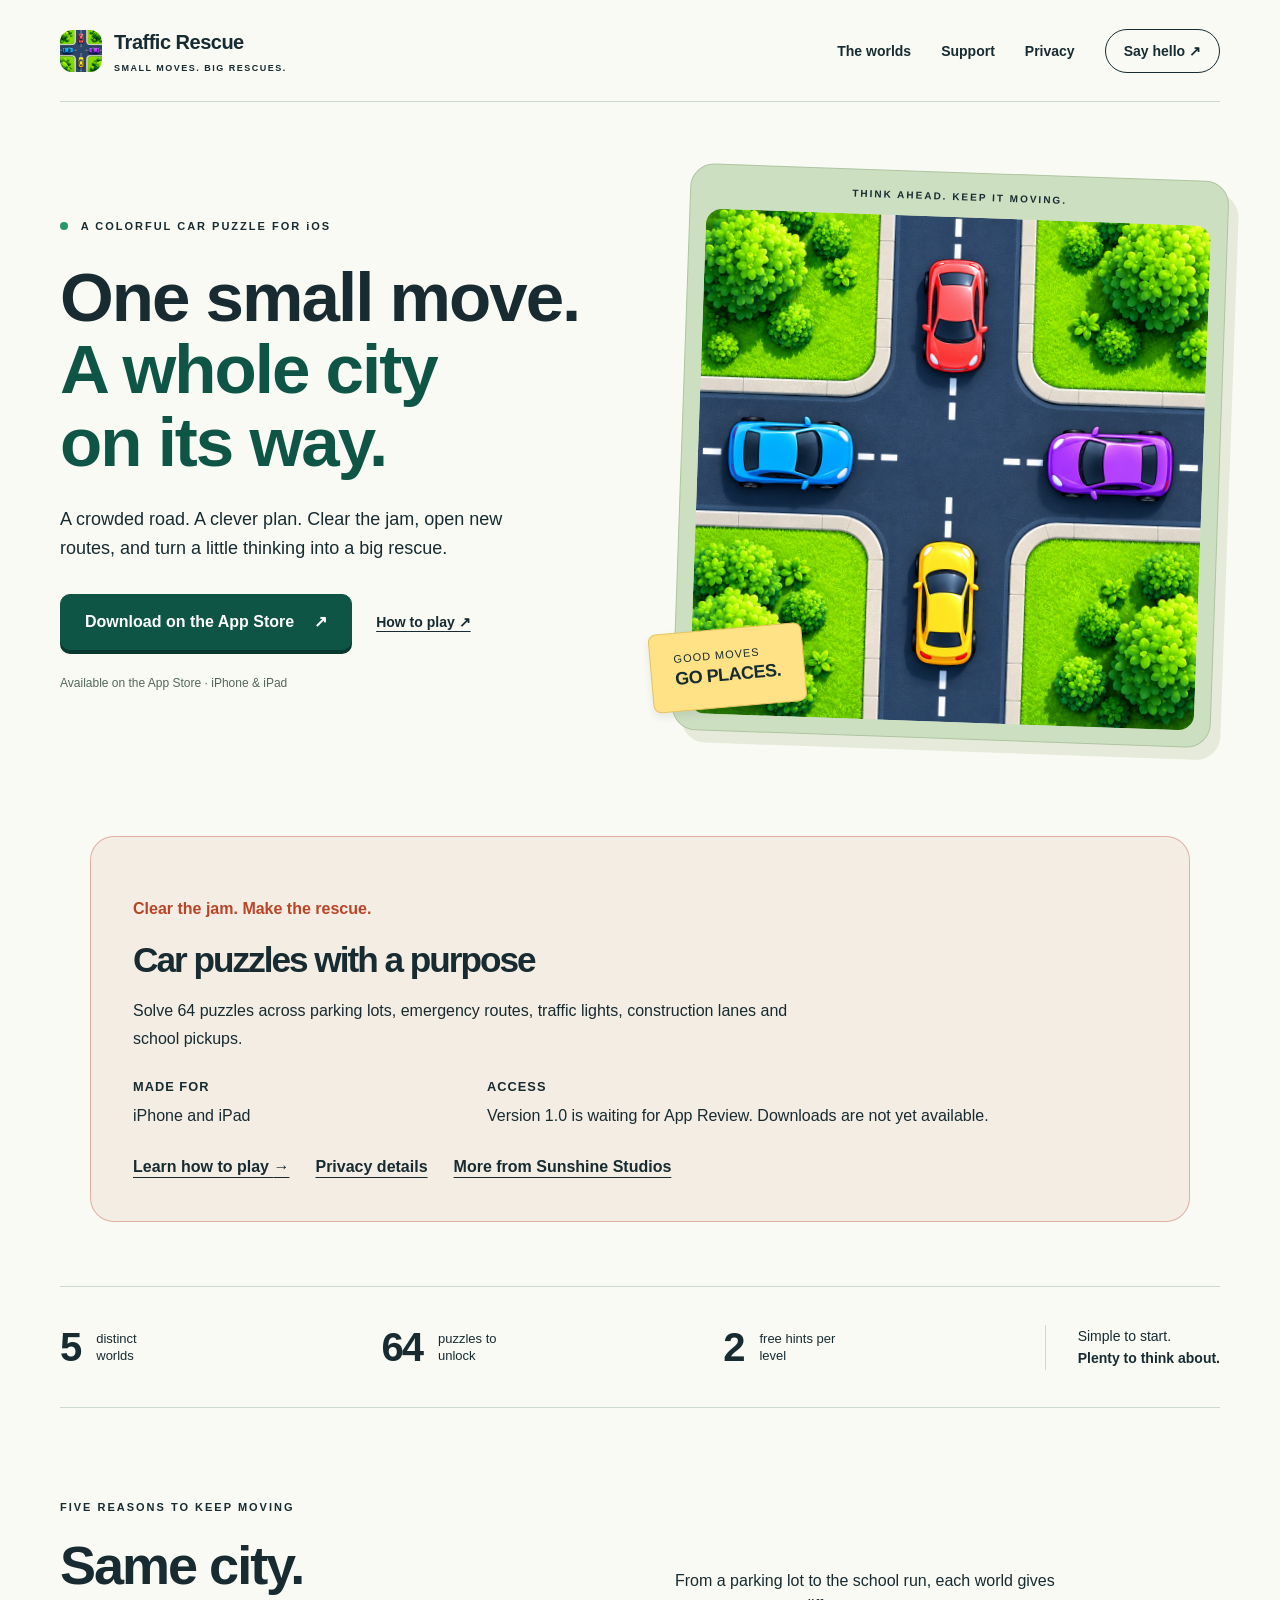
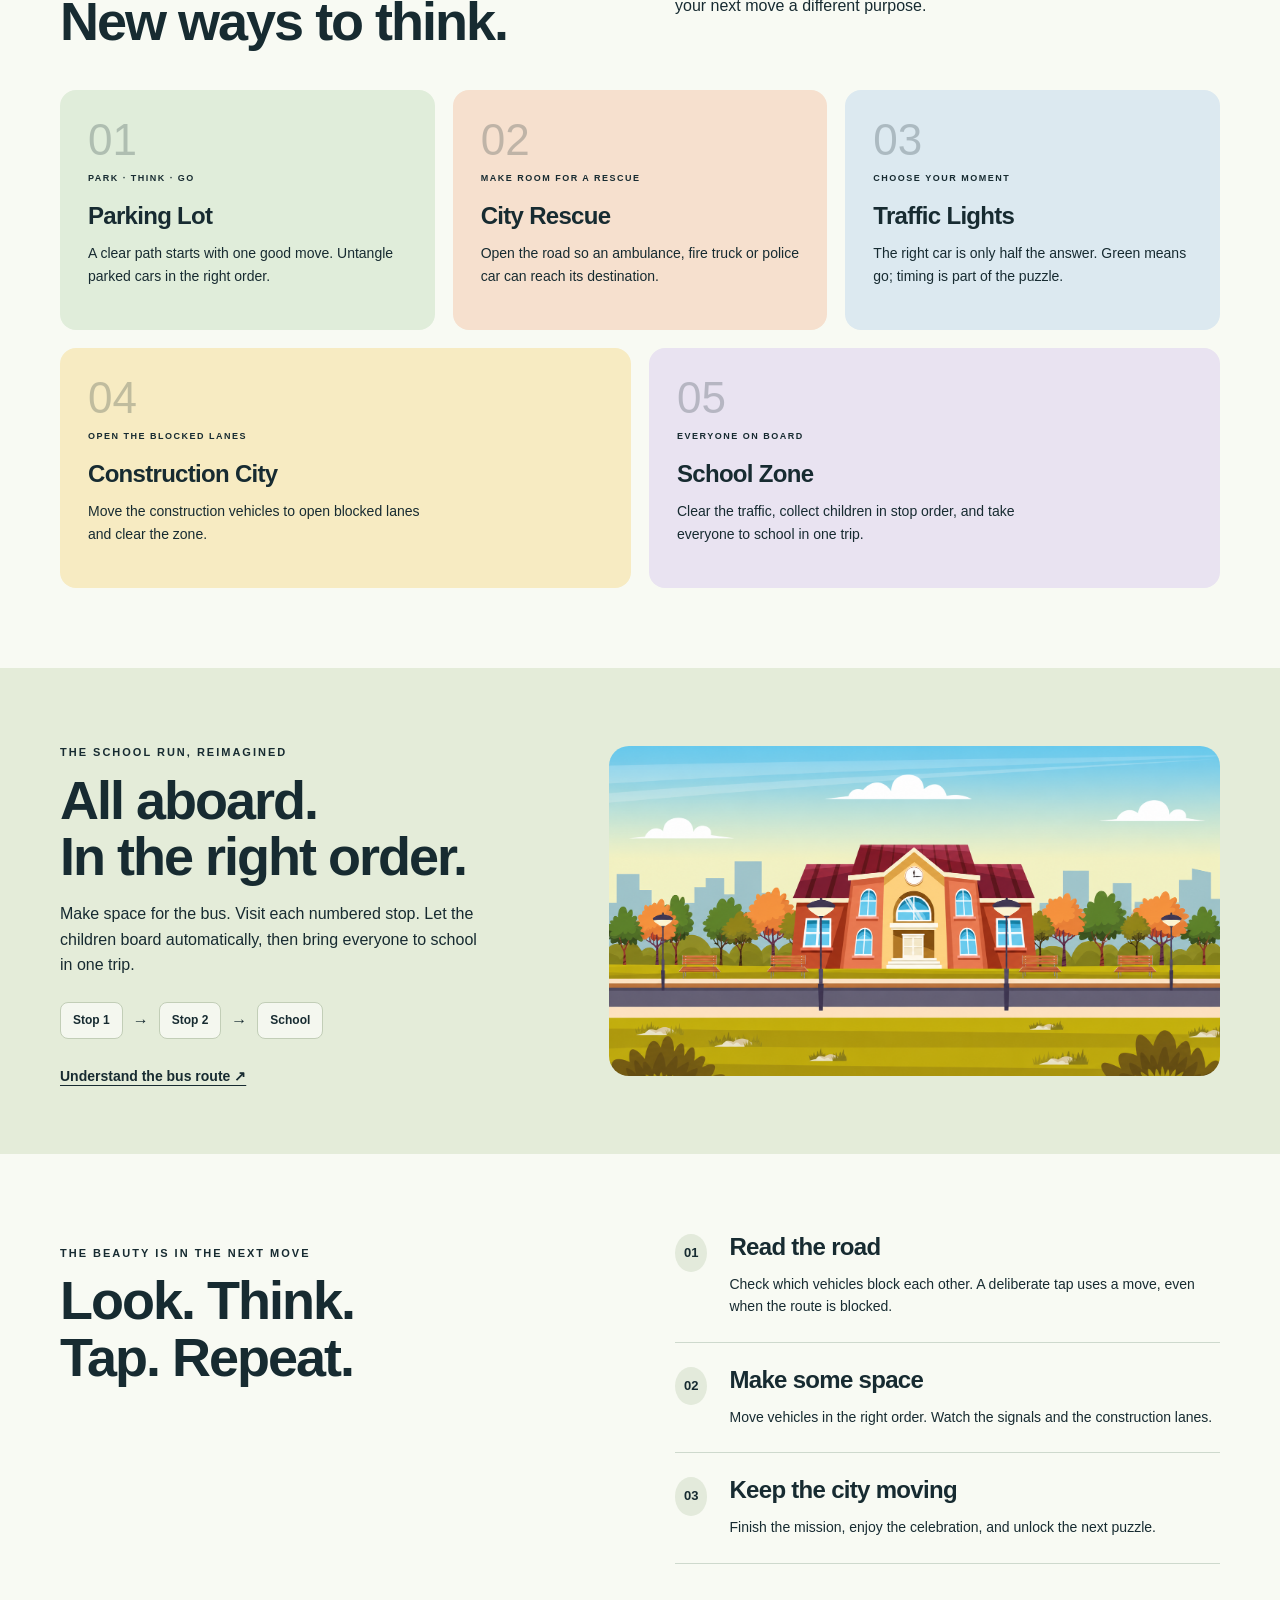
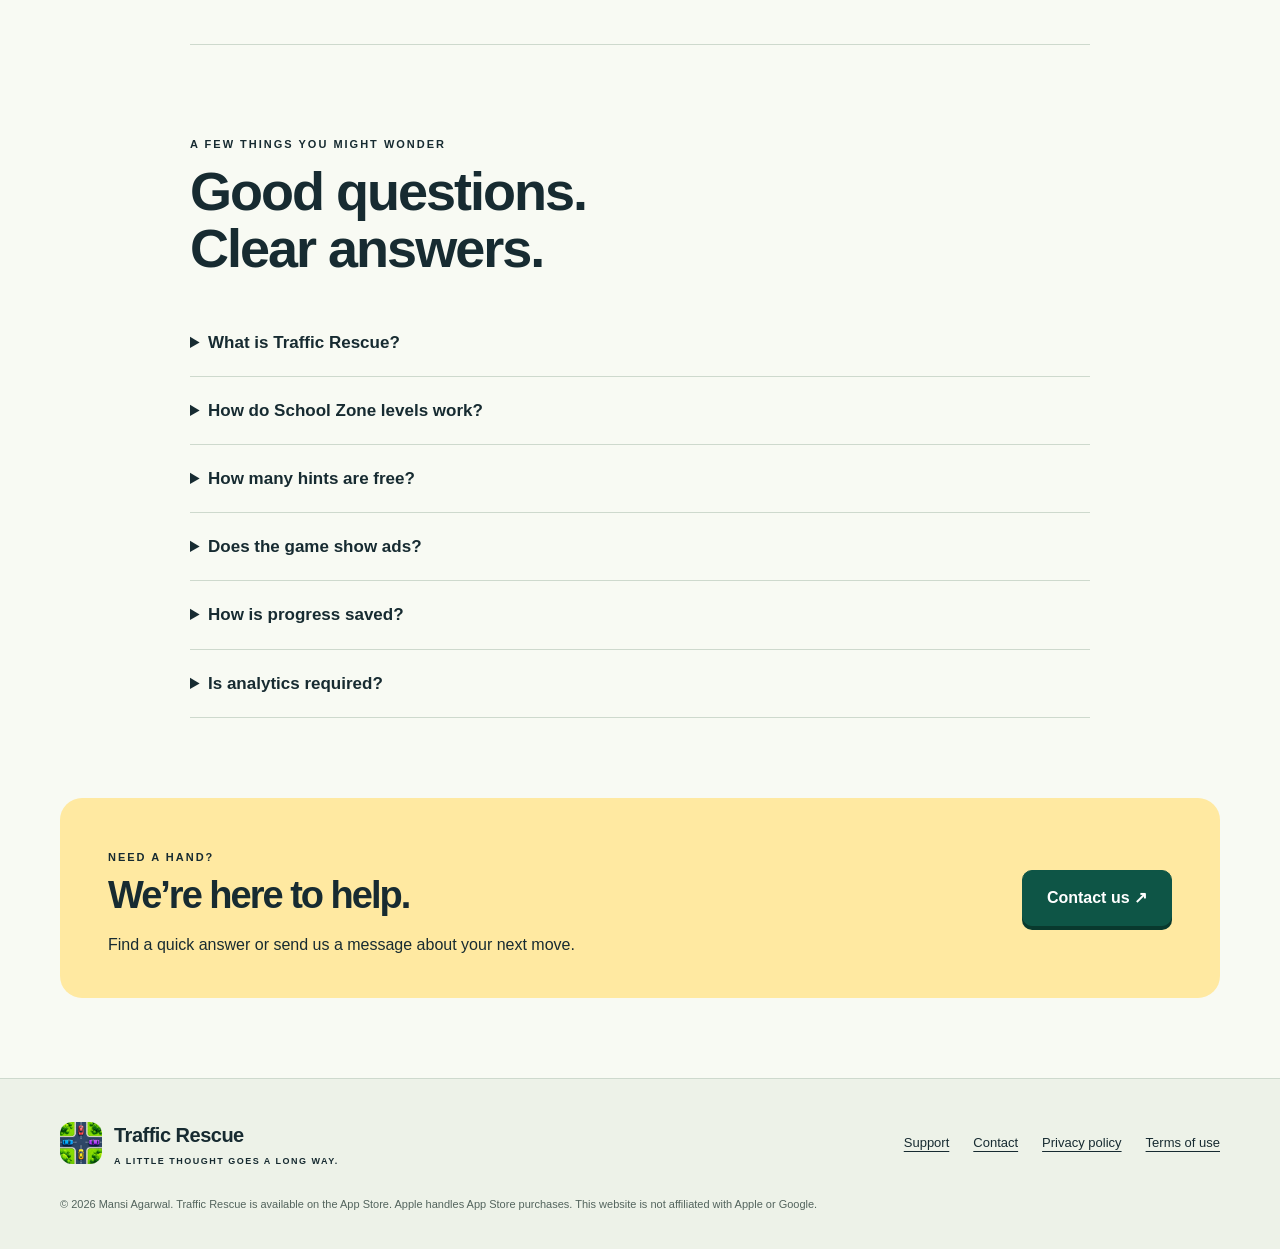
==== commit dfd4c265: "Correct Traffic Rescue release status and add App Store download" ====
--- a/index.html
+++ b/index.html
@@ -5,6 +5,8 @@
   "@graph": [
     {
       "@type": "MobileApplication",
+      "downloadUrl": "https://apps.apple.com/app/id6821971704",
+      "softwareVersion": "1.0",
       "name": "Traffic Rescue",
       "applicationCategory": "GameApplication",
       "operatingSystem": "iOS",
@@ -72,4 +74,4 @@
       ]
     }
   ]
-}</script><script defer="" src="assets/site.js"></script><link href="https://themansigoel.github.io/traffic-rescue-web/" rel="canonical"/><meta content="https://themansigoel.github.io/traffic-rescue-web/" property="og:url"/><meta content="https://themansigoel.github.io/traffic-rescue-web/assets/traffic-icon.png" property="og:image"/><meta content="Traffic Rescue - Car Puzzles &amp; Parking Jam Game for iPhone" name="twitter:title"/><link href="site-polish.css" rel="stylesheet"/></head><body><a class="skip" href="#main">Skip to content</a><header class="wrap"><a class="brand" href="index.html"><img alt="" height="42" src="assets/traffic-icon.png" width="42"/><span>Traffic Rescue<span class="brand-note">SMALL MOVES. BIG RESCUES.</span></span></a><button aria-controls="navigation" aria-expanded="false" class="nav-toggle">Menu</button><nav aria-label="Main navigation" id="navigation"><a href="index.html#worlds">The worlds</a><a href="support.html">Support</a><a href="privacy.html">Privacy</a><a class="nav-contact" href="contact.html">Say hello <span aria-hidden="true">↗</span></a></nav></header><main id="main"><section class="wrap hero"><div class="hero-copy"><p class="eyebrow"><span class="dot"></span> A COLORFUL CAR PUZZLE FOR iOS</p><h1>One small move.<br/><em>A whole city<br/>on its way.</em></h1><p class="lead">A crowded road. A clever plan. Clear the jam, open new routes, and turn a little thinking into a big rescue.</p><div class="actions"><a class="button primary" href="#worlds">Explore the worlds <span aria-hidden="true">↓</span></a><a class="text-link" href="support.html">How to play ↗</a></div><p class="release">Waiting for App Review · iPhone &amp; iPad</p></div><div class="hero-art"><div class="art-label">THINK AHEAD. KEEP IT MOVING.</div><img alt="Four colorful cars facing different directions on intersecting roads with dashed white lane markings" decoding="async" fetchpriority="high" height="1024" loading="eager" src="assets/traffic-icon.png" width="1024"/><span class="art-sticker">GOOD MOVES<br/><strong>GO PLACES.</strong></span></div></section><section aria-labelledby="app-summary-title" class="studio-app-summary"><p class="studio-eyebrow">Clear the jam. Make the rescue.</p><h2 id="app-summary-title">Car puzzles with a purpose</h2><p>Solve 64 puzzles across parking lots, emergency routes, traffic lights, construction lanes and school pickups.</p><dl><div><dt>Made for</dt><dd>iPhone and iPad</dd></div><div><dt>Access</dt><dd>Version 1.0 is waiting for App Review. Downloads are not yet available.</dd></div></dl><div class="studio-summary-links"><a href="support.html">Learn how to play <span aria-hidden="true">→</span></a><a href="privacy.html">Privacy details</a><a href="https://themansigoel.github.io/">More from Sunshine Studios</a></div></section><section aria-label="Game overview" class="wrap facts"><div><strong>5</strong><span>distinct worlds</span></div><div><strong>64</strong><span>puzzles to unlock</span></div><div><strong>2</strong><span>free hints per level</span></div><p>Simple to start.<br/><b>Plenty to think about.</b></p></section><section class="wrap section" id="worlds"><div class="section-heading"><p class="eyebrow">FIVE REASONS TO KEEP MOVING</p><h2>Same city.<br/>New ways to think.</h2><p>From a parking lot to the school run, each world gives your next move a different purpose.</p></div><div class="world-grid"><article class="world mint"><span class="world-number">01</span><p class="eyebrow">PARK · THINK · GO</p><h3>Parking Lot</h3><p>A clear path starts with one good move. Untangle parked cars in the right order.</p></article><article class="world peach"><span class="world-number">02</span><p class="eyebrow">MAKE ROOM FOR A RESCUE</p><h3>City Rescue</h3><p>Open the road so an ambulance, fire truck or police car can reach its destination.</p></article><article class="world blue"><span class="world-number">03</span><p class="eyebrow">CHOOSE YOUR MOMENT</p><h3>Traffic Lights</h3><p>The right car is only half the answer. Green means go; timing is part of the puzzle.</p></article><article class="world yellow"><span class="world-number">04</span><p class="eyebrow">OPEN THE BLOCKED LANES</p><h3>Construction City</h3><p>Move the construction vehicles to open blocked lanes and clear the zone.</p></article><article class="world purple"><span class="world-number">05</span><p class="eyebrow">EVERYONE ON BOARD</p><h3>School Zone</h3><p>Clear the traffic, collect children in stop order, and take everyone to school in one trip.</p></article></div></section><section class="school-feature"><div class="wrap school-grid"><div><p class="eyebrow">THE SCHOOL RUN, REIMAGINED</p><h2>All aboard.<br/>In the right order.</h2><p>Make space for the bus. Visit each numbered stop. Let the children board automatically, then bring everyone to school in one trip.</p><div aria-label="Pickup order" class="route"><span>Stop 1</span><b>→</b><span>Stop 2</span><b>→</b><span>School</span></div><a class="text-link" href="support.html#school">Understand the bus route ↗</a></div><img alt="Colorful school building from Traffic Rescue's School Zone background artwork" height="700" loading="lazy" src="assets/school.png" width="1500"/></div></section><section class="wrap section play-grid"><div><p class="eyebrow">THE BEAUTY IS IN THE NEXT MOVE</p><h2>Look. Think.<br/>Tap. Repeat.</h2></div><ol class="steps"><li><span>01</span><div><h3>Read the road</h3><p>Check which vehicles block each other. A deliberate tap uses a move, even when the route is blocked.</p></div></li><li><span>02</span><div><h3>Make some space</h3><p>Move vehicles in the right order. Watch the signals and the construction lanes.</p></div></li><li><span>03</span><div><h3>Keep the city moving</h3><p>Finish the mission, enjoy the celebration, and unlock the next puzzle.</p></div></li></ol></section><section class="wrap section faq" id="faq"><p class="eyebrow">A FEW THINGS YOU MIGHT WONDER</p><h2>Good questions.<br/>Clear answers.</h2><details><summary>What is Traffic Rescue?</summary><p>Traffic Rescue is an iOS car puzzle game with five worlds and 64 levels. Move vehicles in the right order, work around obstacles, and open a route through the city.</p></details><details><summary>How do School Zone levels work?</summary><p>Clear the other traffic first. Tap the bus to visit the next numbered stop. Children board automatically, and the bus waits for the next tap. After the final pickup, one last tap takes everyone to school.</p></details><details><summary>How many hints are free?</summary><p>Each level includes two free hints. Replaying does not refill them. After that, you can choose to watch a rewarded ad for one extra hint. No coins are deducted.</p></details><details><summary>Does the game show ads?</summary><p>Free play includes optional rewarded ads for extra hints and an interstitial may appear after every third completed level. The one-time Lifetime Pro purchase removes both ad formats. Pro players receive two free hints per level; extra Pro hints cost 50 earned coins, with confirmation before spending.</p></details><details><summary>How is progress saved?</summary><p>Progress is saved locally. In Settings, Sync merges progress with your private iCloud save; Restore retrieves it. Use the same iCloud account on both devices. Last synced and Last restored update after successful server operations. A network connection and available iCloud storage are required.</p></details><details><summary>Is analytics required?</summary><p>Firebase Analytics starts automatically to measure gameplay and technical usage. The app has no analytics switch. Analytics advertising consent remains disabled; AdMob consent and tracking permission are handled separately. Read the privacy policy for details.</p></details></section><section class="wrap cta"><div><p class="eyebrow">NEED A HAND?</p><h2>We’re here to help.</h2><p>Find a quick answer or send us a message about your next move.</p></div><a class="button primary" href="contact.html">Contact us ↗</a></section></main><footer><div class="wrap footer-grid"><a class="brand" href="index.html"><img alt="" decoding="async" height="42" loading="lazy" src="assets/traffic-icon.png" width="42"/><span>Traffic Rescue<span class="brand-note">A LITTLE THOUGHT GOES A LONG WAY.</span></span></a><div><a href="support.html">Support</a><a href="contact.html">Contact</a><a href="privacy.html">Privacy policy</a><a href="https://www.apple.com/legal/internet-services/itunes/dev/stdeula/">Terms of use</a></div></div><p class="wrap footer-fine">© 2026 Mansi Agarwal. Traffic Rescue is waiting for App Review for its first release. Apple handles App Store purchases. This website is not affiliated with Apple or Google.</p></footer></body></html>+}</script><script defer="" src="assets/site.js"></script><link href="https://themansigoel.github.io/traffic-rescue-web/" rel="canonical"/><meta content="https://themansigoel.github.io/traffic-rescue-web/" property="og:url"/><meta content="https://themansigoel.github.io/traffic-rescue-web/assets/traffic-icon.png" property="og:image"/><meta content="Traffic Rescue - Car Puzzles &amp; Parking Jam Game for iPhone" name="twitter:title"/><link href="site-polish.css" rel="stylesheet"/></head><body><a class="skip" href="#main">Skip to content</a><header class="wrap"><a class="brand" href="index.html"><img alt="" height="42" src="assets/traffic-icon.png" width="42"/><span>Traffic Rescue<span class="brand-note">SMALL MOVES. BIG RESCUES.</span></span></a><button aria-controls="navigation" aria-expanded="false" class="nav-toggle">Menu</button><nav aria-label="Main navigation" id="navigation"><a href="index.html#worlds">The worlds</a><a href="support.html">Support</a><a href="privacy.html">Privacy</a><a class="nav-contact" href="contact.html">Say hello <span aria-hidden="true">↗</span></a></nav></header><main id="main"><section class="wrap hero"><div class="hero-copy"><p class="eyebrow"><span class="dot"></span> A COLORFUL CAR PUZZLE FOR iOS</p><h1>One small move.<br/><em>A whole city<br/>on its way.</em></h1><p class="lead">A crowded road. A clever plan. Clear the jam, open new routes, and turn a little thinking into a big rescue.</p><div class="actions"><a class="button primary" href="https://apps.apple.com/app/id6821971704">Download on the App Store <span aria-hidden="true">↗</span></a><a class="text-link" href="support.html">How to play ↗</a></div><p class="release">Available on the App Store · iPhone &amp; iPad</p></div><div class="hero-art"><div class="art-label">THINK AHEAD. KEEP IT MOVING.</div><img alt="Four colorful cars facing different directions on intersecting roads with dashed white lane markings" decoding="async" fetchpriority="high" height="1024" loading="eager" src="assets/traffic-icon.png" width="1024"/><span class="art-sticker">GOOD MOVES<br/><strong>GO PLACES.</strong></span></div></section><section aria-labelledby="app-summary-title" class="studio-app-summary"><p class="studio-eyebrow">Clear the jam. Make the rescue.</p><h2 id="app-summary-title">Car puzzles with a purpose</h2><p>Solve 64 puzzles across parking lots, emergency routes, traffic lights, construction lanes and school pickups.</p><dl><div><dt>Made for</dt><dd>iPhone and iPad</dd></div><div><dt>Access</dt><dd>Version 1.0 is waiting for App Review. Downloads are not yet available.</dd></div></dl><div class="studio-summary-links"><a href="support.html">Learn how to play <span aria-hidden="true">→</span></a><a href="privacy.html">Privacy details</a><a href="https://themansigoel.github.io/">More from Sunshine Studios</a></div></section><section aria-label="Game overview" class="wrap facts"><div><strong>5</strong><span>distinct worlds</span></div><div><strong>64</strong><span>puzzles to unlock</span></div><div><strong>2</strong><span>free hints per level</span></div><p>Simple to start.<br/><b>Plenty to think about.</b></p></section><section class="wrap section" id="worlds"><div class="section-heading"><p class="eyebrow">FIVE REASONS TO KEEP MOVING</p><h2>Same city.<br/>New ways to think.</h2><p>From a parking lot to the school run, each world gives your next move a different purpose.</p></div><div class="world-grid"><article class="world mint"><span class="world-number">01</span><p class="eyebrow">PARK · THINK · GO</p><h3>Parking Lot</h3><p>A clear path starts with one good move. Untangle parked cars in the right order.</p></article><article class="world peach"><span class="world-number">02</span><p class="eyebrow">MAKE ROOM FOR A RESCUE</p><h3>City Rescue</h3><p>Open the road so an ambulance, fire truck or police car can reach its destination.</p></article><article class="world blue"><span class="world-number">03</span><p class="eyebrow">CHOOSE YOUR MOMENT</p><h3>Traffic Lights</h3><p>The right car is only half the answer. Green means go; timing is part of the puzzle.</p></article><article class="world yellow"><span class="world-number">04</span><p class="eyebrow">OPEN THE BLOCKED LANES</p><h3>Construction City</h3><p>Move the construction vehicles to open blocked lanes and clear the zone.</p></article><article class="world purple"><span class="world-number">05</span><p class="eyebrow">EVERYONE ON BOARD</p><h3>School Zone</h3><p>Clear the traffic, collect children in stop order, and take everyone to school in one trip.</p></article></div></section><section class="school-feature"><div class="wrap school-grid"><div><p class="eyebrow">THE SCHOOL RUN, REIMAGINED</p><h2>All aboard.<br/>In the right order.</h2><p>Make space for the bus. Visit each numbered stop. Let the children board automatically, then bring everyone to school in one trip.</p><div aria-label="Pickup order" class="route"><span>Stop 1</span><b>→</b><span>Stop 2</span><b>→</b><span>School</span></div><a class="text-link" href="support.html#school">Understand the bus route ↗</a></div><img alt="Colorful school building from Traffic Rescue's School Zone background artwork" height="700" loading="lazy" src="assets/school.png" width="1500"/></div></section><section class="wrap section play-grid"><div><p class="eyebrow">THE BEAUTY IS IN THE NEXT MOVE</p><h2>Look. Think.<br/>Tap. Repeat.</h2></div><ol class="steps"><li><span>01</span><div><h3>Read the road</h3><p>Check which vehicles block each other. A deliberate tap uses a move, even when the route is blocked.</p></div></li><li><span>02</span><div><h3>Make some space</h3><p>Move vehicles in the right order. Watch the signals and the construction lanes.</p></div></li><li><span>03</span><div><h3>Keep the city moving</h3><p>Finish the mission, enjoy the celebration, and unlock the next puzzle.</p></div></li></ol></section><section class="wrap section faq" id="faq"><p class="eyebrow">A FEW THINGS YOU MIGHT WONDER</p><h2>Good questions.<br/>Clear answers.</h2><details><summary>What is Traffic Rescue?</summary><p>Traffic Rescue is an iOS car puzzle game with five worlds and 64 levels. Move vehicles in the right order, work around obstacles, and open a route through the city.</p></details><details><summary>How do School Zone levels work?</summary><p>Clear the other traffic first. Tap the bus to visit the next numbered stop. Children board automatically, and the bus waits for the next tap. After the final pickup, one last tap takes everyone to school.</p></details><details><summary>How many hints are free?</summary><p>Each level includes two free hints. Replaying does not refill them. After that, you can choose to watch a rewarded ad for one extra hint. No coins are deducted.</p></details><details><summary>Does the game show ads?</summary><p>Free play includes optional rewarded ads for extra hints and an interstitial may appear after every third completed level. The one-time Lifetime Pro purchase removes both ad formats. Pro players receive two free hints per level; extra Pro hints cost 50 earned coins, with confirmation before spending.</p></details><details><summary>How is progress saved?</summary><p>Progress is saved locally. In Settings, Sync merges progress with your private iCloud save; Restore retrieves it. Use the same iCloud account on both devices. Last synced and Last restored update after successful server operations. A network connection and available iCloud storage are required.</p></details><details><summary>Is analytics required?</summary><p>Firebase Analytics starts automatically to measure gameplay and technical usage. The app has no analytics switch. Analytics advertising consent remains disabled; AdMob consent and tracking permission are handled separately. Read the privacy policy for details.</p></details></section><section class="wrap cta"><div><p class="eyebrow">NEED A HAND?</p><h2>We’re here to help.</h2><p>Find a quick answer or send us a message about your next move.</p></div><a class="button primary" href="contact.html">Contact us ↗</a></section></main><footer><div class="wrap footer-grid"><a class="brand" href="index.html"><img alt="" decoding="async" height="42" loading="lazy" src="assets/traffic-icon.png" width="42"/><span>Traffic Rescue<span class="brand-note">A LITTLE THOUGHT GOES A LONG WAY.</span></span></a><div><a href="support.html">Support</a><a href="contact.html">Contact</a><a href="privacy.html">Privacy policy</a><a href="https://www.apple.com/legal/internet-services/itunes/dev/stdeula/">Terms of use</a></div></div><p class="wrap footer-fine">© 2026 Mansi Agarwal. Traffic Rescue is available on the App Store. Apple handles App Store purchases. This website is not affiliated with Apple or Google.</p></footer></body></html>
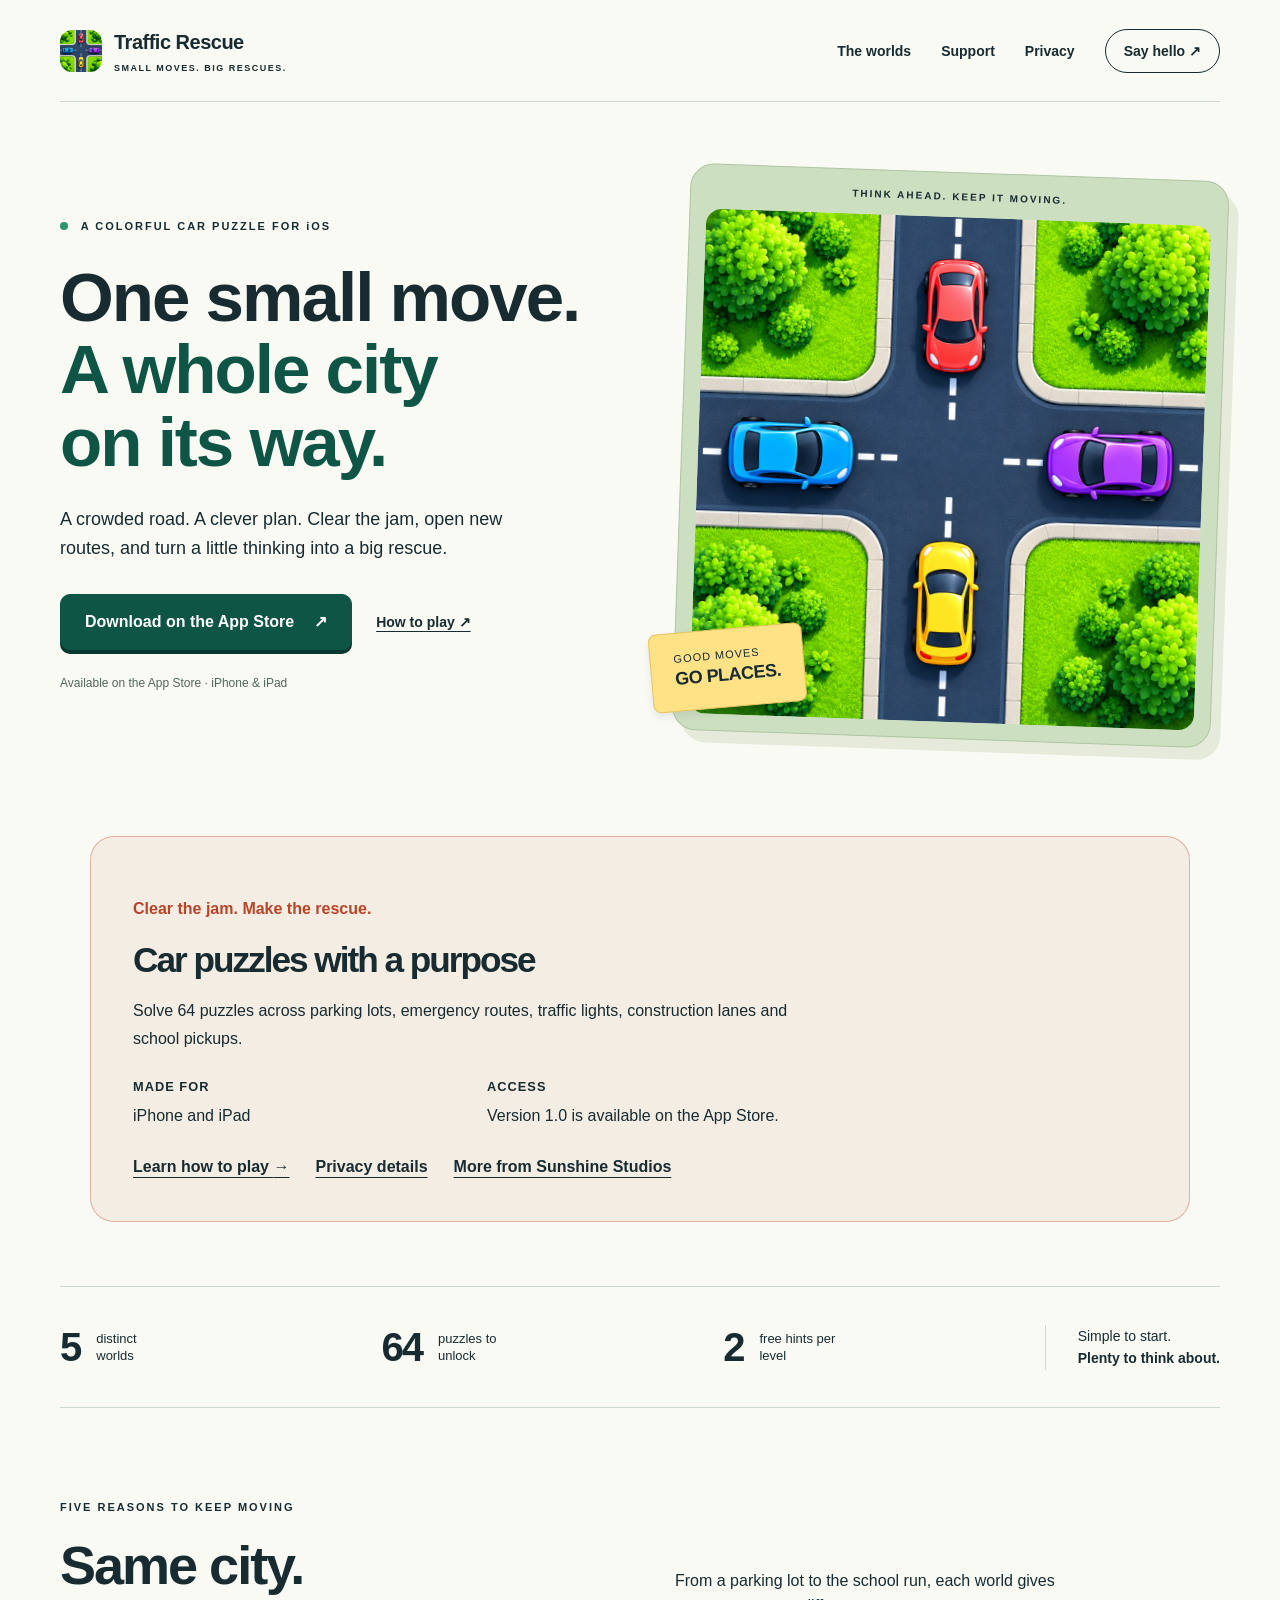
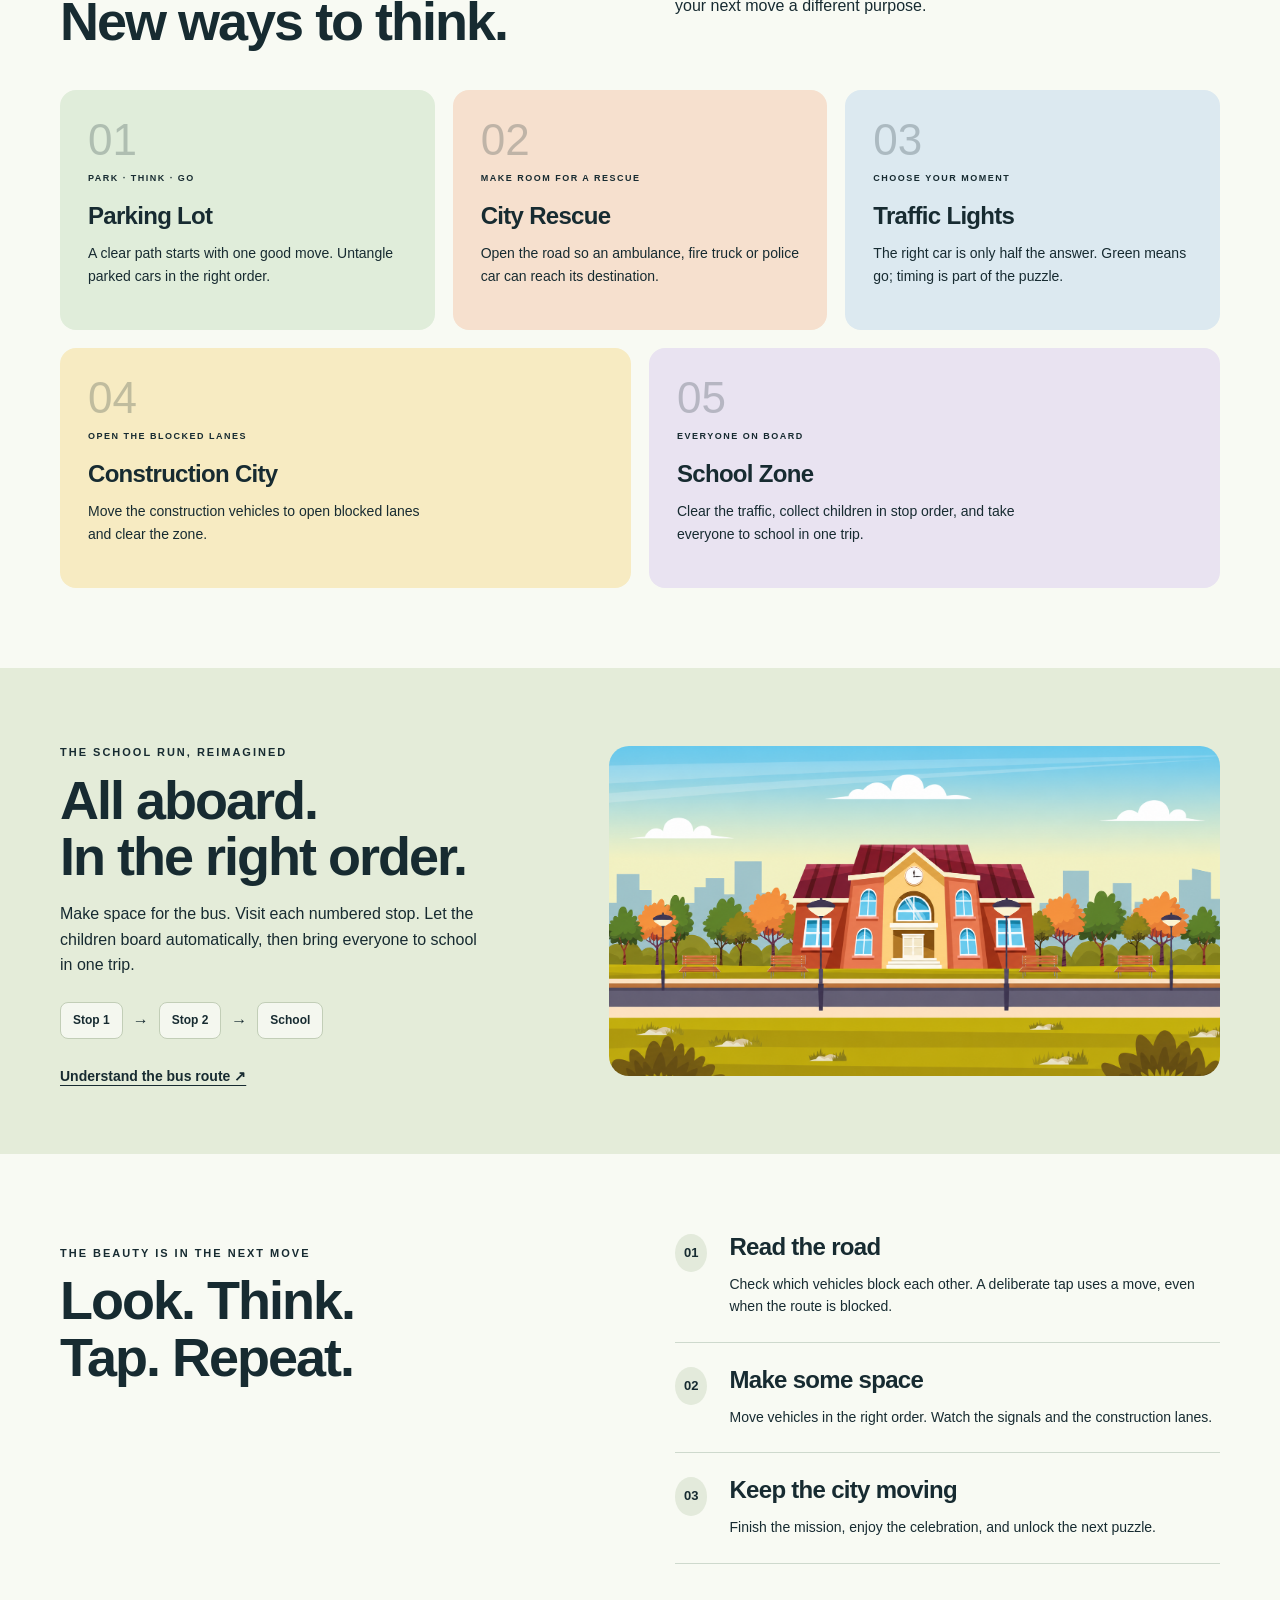
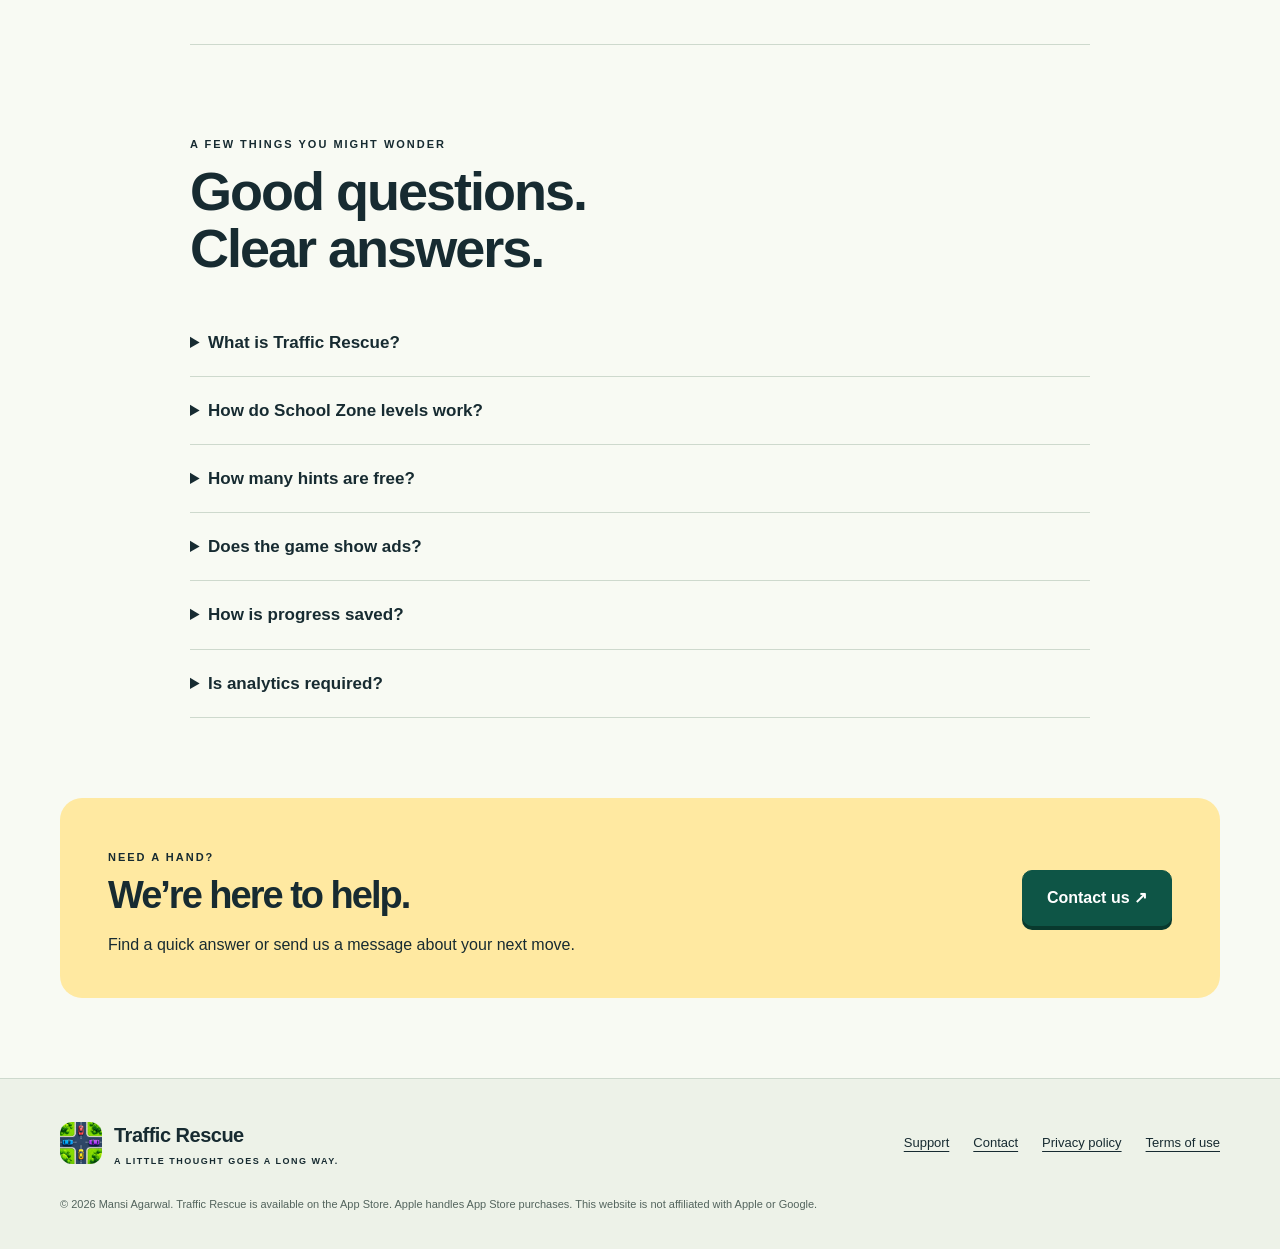
==== commit 7fd250d6: "Correct remaining homepage availability summary" ====
--- a/index.html
+++ b/index.html
@@ -74,4 +74,4 @@
       ]
     }
   ]
-}</script><script defer="" src="assets/site.js"></script><link href="https://themansigoel.github.io/traffic-rescue-web/" rel="canonical"/><meta content="https://themansigoel.github.io/traffic-rescue-web/" property="og:url"/><meta content="https://themansigoel.github.io/traffic-rescue-web/assets/traffic-icon.png" property="og:image"/><meta content="Traffic Rescue - Car Puzzles &amp; Parking Jam Game for iPhone" name="twitter:title"/><link href="site-polish.css" rel="stylesheet"/></head><body><a class="skip" href="#main">Skip to content</a><header class="wrap"><a class="brand" href="index.html"><img alt="" height="42" src="assets/traffic-icon.png" width="42"/><span>Traffic Rescue<span class="brand-note">SMALL MOVES. BIG RESCUES.</span></span></a><button aria-controls="navigation" aria-expanded="false" class="nav-toggle">Menu</button><nav aria-label="Main navigation" id="navigation"><a href="index.html#worlds">The worlds</a><a href="support.html">Support</a><a href="privacy.html">Privacy</a><a class="nav-contact" href="contact.html">Say hello <span aria-hidden="true">↗</span></a></nav></header><main id="main"><section class="wrap hero"><div class="hero-copy"><p class="eyebrow"><span class="dot"></span> A COLORFUL CAR PUZZLE FOR iOS</p><h1>One small move.<br/><em>A whole city<br/>on its way.</em></h1><p class="lead">A crowded road. A clever plan. Clear the jam, open new routes, and turn a little thinking into a big rescue.</p><div class="actions"><a class="button primary" href="https://apps.apple.com/app/id6821971704">Download on the App Store <span aria-hidden="true">↗</span></a><a class="text-link" href="support.html">How to play ↗</a></div><p class="release">Available on the App Store · iPhone &amp; iPad</p></div><div class="hero-art"><div class="art-label">THINK AHEAD. KEEP IT MOVING.</div><img alt="Four colorful cars facing different directions on intersecting roads with dashed white lane markings" decoding="async" fetchpriority="high" height="1024" loading="eager" src="assets/traffic-icon.png" width="1024"/><span class="art-sticker">GOOD MOVES<br/><strong>GO PLACES.</strong></span></div></section><section aria-labelledby="app-summary-title" class="studio-app-summary"><p class="studio-eyebrow">Clear the jam. Make the rescue.</p><h2 id="app-summary-title">Car puzzles with a purpose</h2><p>Solve 64 puzzles across parking lots, emergency routes, traffic lights, construction lanes and school pickups.</p><dl><div><dt>Made for</dt><dd>iPhone and iPad</dd></div><div><dt>Access</dt><dd>Version 1.0 is waiting for App Review. Downloads are not yet available.</dd></div></dl><div class="studio-summary-links"><a href="support.html">Learn how to play <span aria-hidden="true">→</span></a><a href="privacy.html">Privacy details</a><a href="https://themansigoel.github.io/">More from Sunshine Studios</a></div></section><section aria-label="Game overview" class="wrap facts"><div><strong>5</strong><span>distinct worlds</span></div><div><strong>64</strong><span>puzzles to unlock</span></div><div><strong>2</strong><span>free hints per level</span></div><p>Simple to start.<br/><b>Plenty to think about.</b></p></section><section class="wrap section" id="worlds"><div class="section-heading"><p class="eyebrow">FIVE REASONS TO KEEP MOVING</p><h2>Same city.<br/>New ways to think.</h2><p>From a parking lot to the school run, each world gives your next move a different purpose.</p></div><div class="world-grid"><article class="world mint"><span class="world-number">01</span><p class="eyebrow">PARK · THINK · GO</p><h3>Parking Lot</h3><p>A clear path starts with one good move. Untangle parked cars in the right order.</p></article><article class="world peach"><span class="world-number">02</span><p class="eyebrow">MAKE ROOM FOR A RESCUE</p><h3>City Rescue</h3><p>Open the road so an ambulance, fire truck or police car can reach its destination.</p></article><article class="world blue"><span class="world-number">03</span><p class="eyebrow">CHOOSE YOUR MOMENT</p><h3>Traffic Lights</h3><p>The right car is only half the answer. Green means go; timing is part of the puzzle.</p></article><article class="world yellow"><span class="world-number">04</span><p class="eyebrow">OPEN THE BLOCKED LANES</p><h3>Construction City</h3><p>Move the construction vehicles to open blocked lanes and clear the zone.</p></article><article class="world purple"><span class="world-number">05</span><p class="eyebrow">EVERYONE ON BOARD</p><h3>School Zone</h3><p>Clear the traffic, collect children in stop order, and take everyone to school in one trip.</p></article></div></section><section class="school-feature"><div class="wrap school-grid"><div><p class="eyebrow">THE SCHOOL RUN, REIMAGINED</p><h2>All aboard.<br/>In the right order.</h2><p>Make space for the bus. Visit each numbered stop. Let the children board automatically, then bring everyone to school in one trip.</p><div aria-label="Pickup order" class="route"><span>Stop 1</span><b>→</b><span>Stop 2</span><b>→</b><span>School</span></div><a class="text-link" href="support.html#school">Understand the bus route ↗</a></div><img alt="Colorful school building from Traffic Rescue's School Zone background artwork" height="700" loading="lazy" src="assets/school.png" width="1500"/></div></section><section class="wrap section play-grid"><div><p class="eyebrow">THE BEAUTY IS IN THE NEXT MOVE</p><h2>Look. Think.<br/>Tap. Repeat.</h2></div><ol class="steps"><li><span>01</span><div><h3>Read the road</h3><p>Check which vehicles block each other. A deliberate tap uses a move, even when the route is blocked.</p></div></li><li><span>02</span><div><h3>Make some space</h3><p>Move vehicles in the right order. Watch the signals and the construction lanes.</p></div></li><li><span>03</span><div><h3>Keep the city moving</h3><p>Finish the mission, enjoy the celebration, and unlock the next puzzle.</p></div></li></ol></section><section class="wrap section faq" id="faq"><p class="eyebrow">A FEW THINGS YOU MIGHT WONDER</p><h2>Good questions.<br/>Clear answers.</h2><details><summary>What is Traffic Rescue?</summary><p>Traffic Rescue is an iOS car puzzle game with five worlds and 64 levels. Move vehicles in the right order, work around obstacles, and open a route through the city.</p></details><details><summary>How do School Zone levels work?</summary><p>Clear the other traffic first. Tap the bus to visit the next numbered stop. Children board automatically, and the bus waits for the next tap. After the final pickup, one last tap takes everyone to school.</p></details><details><summary>How many hints are free?</summary><p>Each level includes two free hints. Replaying does not refill them. After that, you can choose to watch a rewarded ad for one extra hint. No coins are deducted.</p></details><details><summary>Does the game show ads?</summary><p>Free play includes optional rewarded ads for extra hints and an interstitial may appear after every third completed level. The one-time Lifetime Pro purchase removes both ad formats. Pro players receive two free hints per level; extra Pro hints cost 50 earned coins, with confirmation before spending.</p></details><details><summary>How is progress saved?</summary><p>Progress is saved locally. In Settings, Sync merges progress with your private iCloud save; Restore retrieves it. Use the same iCloud account on both devices. Last synced and Last restored update after successful server operations. A network connection and available iCloud storage are required.</p></details><details><summary>Is analytics required?</summary><p>Firebase Analytics starts automatically to measure gameplay and technical usage. The app has no analytics switch. Analytics advertising consent remains disabled; AdMob consent and tracking permission are handled separately. Read the privacy policy for details.</p></details></section><section class="wrap cta"><div><p class="eyebrow">NEED A HAND?</p><h2>We’re here to help.</h2><p>Find a quick answer or send us a message about your next move.</p></div><a class="button primary" href="contact.html">Contact us ↗</a></section></main><footer><div class="wrap footer-grid"><a class="brand" href="index.html"><img alt="" decoding="async" height="42" loading="lazy" src="assets/traffic-icon.png" width="42"/><span>Traffic Rescue<span class="brand-note">A LITTLE THOUGHT GOES A LONG WAY.</span></span></a><div><a href="support.html">Support</a><a href="contact.html">Contact</a><a href="privacy.html">Privacy policy</a><a href="https://www.apple.com/legal/internet-services/itunes/dev/stdeula/">Terms of use</a></div></div><p class="wrap footer-fine">© 2026 Mansi Agarwal. Traffic Rescue is available on the App Store. Apple handles App Store purchases. This website is not affiliated with Apple or Google.</p></footer></body></html>+}</script><script defer="" src="assets/site.js"></script><link href="https://themansigoel.github.io/traffic-rescue-web/" rel="canonical"/><meta content="https://themansigoel.github.io/traffic-rescue-web/" property="og:url"/><meta content="https://themansigoel.github.io/traffic-rescue-web/assets/traffic-icon.png" property="og:image"/><meta content="Traffic Rescue - Car Puzzles &amp; Parking Jam Game for iPhone" name="twitter:title"/><link href="site-polish.css" rel="stylesheet"/></head><body><a class="skip" href="#main">Skip to content</a><header class="wrap"><a class="brand" href="index.html"><img alt="" height="42" src="assets/traffic-icon.png" width="42"/><span>Traffic Rescue<span class="brand-note">SMALL MOVES. BIG RESCUES.</span></span></a><button aria-controls="navigation" aria-expanded="false" class="nav-toggle">Menu</button><nav aria-label="Main navigation" id="navigation"><a href="index.html#worlds">The worlds</a><a href="support.html">Support</a><a href="privacy.html">Privacy</a><a class="nav-contact" href="contact.html">Say hello <span aria-hidden="true">↗</span></a></nav></header><main id="main"><section class="wrap hero"><div class="hero-copy"><p class="eyebrow"><span class="dot"></span> A COLORFUL CAR PUZZLE FOR iOS</p><h1>One small move.<br/><em>A whole city<br/>on its way.</em></h1><p class="lead">A crowded road. A clever plan. Clear the jam, open new routes, and turn a little thinking into a big rescue.</p><div class="actions"><a class="button primary" href="https://apps.apple.com/app/id6821971704">Download on the App Store <span aria-hidden="true">↗</span></a><a class="text-link" href="support.html">How to play ↗</a></div><p class="release">Available on the App Store · iPhone &amp; iPad</p></div><div class="hero-art"><div class="art-label">THINK AHEAD. KEEP IT MOVING.</div><img alt="Four colorful cars facing different directions on intersecting roads with dashed white lane markings" decoding="async" fetchpriority="high" height="1024" loading="eager" src="assets/traffic-icon.png" width="1024"/><span class="art-sticker">GOOD MOVES<br/><strong>GO PLACES.</strong></span></div></section><section aria-labelledby="app-summary-title" class="studio-app-summary"><p class="studio-eyebrow">Clear the jam. Make the rescue.</p><h2 id="app-summary-title">Car puzzles with a purpose</h2><p>Solve 64 puzzles across parking lots, emergency routes, traffic lights, construction lanes and school pickups.</p><dl><div><dt>Made for</dt><dd>iPhone and iPad</dd></div><div><dt>Access</dt><dd>Version 1.0 is available on the App Store.</dd></div></dl><div class="studio-summary-links"><a href="support.html">Learn how to play <span aria-hidden="true">→</span></a><a href="privacy.html">Privacy details</a><a href="https://themansigoel.github.io/">More from Sunshine Studios</a></div></section><section aria-label="Game overview" class="wrap facts"><div><strong>5</strong><span>distinct worlds</span></div><div><strong>64</strong><span>puzzles to unlock</span></div><div><strong>2</strong><span>free hints per level</span></div><p>Simple to start.<br/><b>Plenty to think about.</b></p></section><section class="wrap section" id="worlds"><div class="section-heading"><p class="eyebrow">FIVE REASONS TO KEEP MOVING</p><h2>Same city.<br/>New ways to think.</h2><p>From a parking lot to the school run, each world gives your next move a different purpose.</p></div><div class="world-grid"><article class="world mint"><span class="world-number">01</span><p class="eyebrow">PARK · THINK · GO</p><h3>Parking Lot</h3><p>A clear path starts with one good move. Untangle parked cars in the right order.</p></article><article class="world peach"><span class="world-number">02</span><p class="eyebrow">MAKE ROOM FOR A RESCUE</p><h3>City Rescue</h3><p>Open the road so an ambulance, fire truck or police car can reach its destination.</p></article><article class="world blue"><span class="world-number">03</span><p class="eyebrow">CHOOSE YOUR MOMENT</p><h3>Traffic Lights</h3><p>The right car is only half the answer. Green means go; timing is part of the puzzle.</p></article><article class="world yellow"><span class="world-number">04</span><p class="eyebrow">OPEN THE BLOCKED LANES</p><h3>Construction City</h3><p>Move the construction vehicles to open blocked lanes and clear the zone.</p></article><article class="world purple"><span class="world-number">05</span><p class="eyebrow">EVERYONE ON BOARD</p><h3>School Zone</h3><p>Clear the traffic, collect children in stop order, and take everyone to school in one trip.</p></article></div></section><section class="school-feature"><div class="wrap school-grid"><div><p class="eyebrow">THE SCHOOL RUN, REIMAGINED</p><h2>All aboard.<br/>In the right order.</h2><p>Make space for the bus. Visit each numbered stop. Let the children board automatically, then bring everyone to school in one trip.</p><div aria-label="Pickup order" class="route"><span>Stop 1</span><b>→</b><span>Stop 2</span><b>→</b><span>School</span></div><a class="text-link" href="support.html#school">Understand the bus route ↗</a></div><img alt="Colorful school building from Traffic Rescue's School Zone background artwork" height="700" loading="lazy" src="assets/school.png" width="1500"/></div></section><section class="wrap section play-grid"><div><p class="eyebrow">THE BEAUTY IS IN THE NEXT MOVE</p><h2>Look. Think.<br/>Tap. Repeat.</h2></div><ol class="steps"><li><span>01</span><div><h3>Read the road</h3><p>Check which vehicles block each other. A deliberate tap uses a move, even when the route is blocked.</p></div></li><li><span>02</span><div><h3>Make some space</h3><p>Move vehicles in the right order. Watch the signals and the construction lanes.</p></div></li><li><span>03</span><div><h3>Keep the city moving</h3><p>Finish the mission, enjoy the celebration, and unlock the next puzzle.</p></div></li></ol></section><section class="wrap section faq" id="faq"><p class="eyebrow">A FEW THINGS YOU MIGHT WONDER</p><h2>Good questions.<br/>Clear answers.</h2><details><summary>What is Traffic Rescue?</summary><p>Traffic Rescue is an iOS car puzzle game with five worlds and 64 levels. Move vehicles in the right order, work around obstacles, and open a route through the city.</p></details><details><summary>How do School Zone levels work?</summary><p>Clear the other traffic first. Tap the bus to visit the next numbered stop. Children board automatically, and the bus waits for the next tap. After the final pickup, one last tap takes everyone to school.</p></details><details><summary>How many hints are free?</summary><p>Each level includes two free hints. Replaying does not refill them. After that, you can choose to watch a rewarded ad for one extra hint. No coins are deducted.</p></details><details><summary>Does the game show ads?</summary><p>Free play includes optional rewarded ads for extra hints and an interstitial may appear after every third completed level. The one-time Lifetime Pro purchase removes both ad formats. Pro players receive two free hints per level; extra Pro hints cost 50 earned coins, with confirmation before spending.</p></details><details><summary>How is progress saved?</summary><p>Progress is saved locally. In Settings, Sync merges progress with your private iCloud save; Restore retrieves it. Use the same iCloud account on both devices. Last synced and Last restored update after successful server operations. A network connection and available iCloud storage are required.</p></details><details><summary>Is analytics required?</summary><p>Firebase Analytics starts automatically to measure gameplay and technical usage. The app has no analytics switch. Analytics advertising consent remains disabled; AdMob consent and tracking permission are handled separately. Read the privacy policy for details.</p></details></section><section class="wrap cta"><div><p class="eyebrow">NEED A HAND?</p><h2>We’re here to help.</h2><p>Find a quick answer or send us a message about your next move.</p></div><a class="button primary" href="contact.html">Contact us ↗</a></section></main><footer><div class="wrap footer-grid"><a class="brand" href="index.html"><img alt="" decoding="async" height="42" loading="lazy" src="assets/traffic-icon.png" width="42"/><span>Traffic Rescue<span class="brand-note">A LITTLE THOUGHT GOES A LONG WAY.</span></span></a><div><a href="support.html">Support</a><a href="contact.html">Contact</a><a href="privacy.html">Privacy policy</a><a href="https://www.apple.com/legal/internet-services/itunes/dev/stdeula/">Terms of use</a></div></div><p class="wrap footer-fine">© 2026 Mansi Agarwal. Traffic Rescue is available on the App Store. Apple handles App Store purchases. This website is not affiliated with Apple or Google.</p></footer></body></html>
